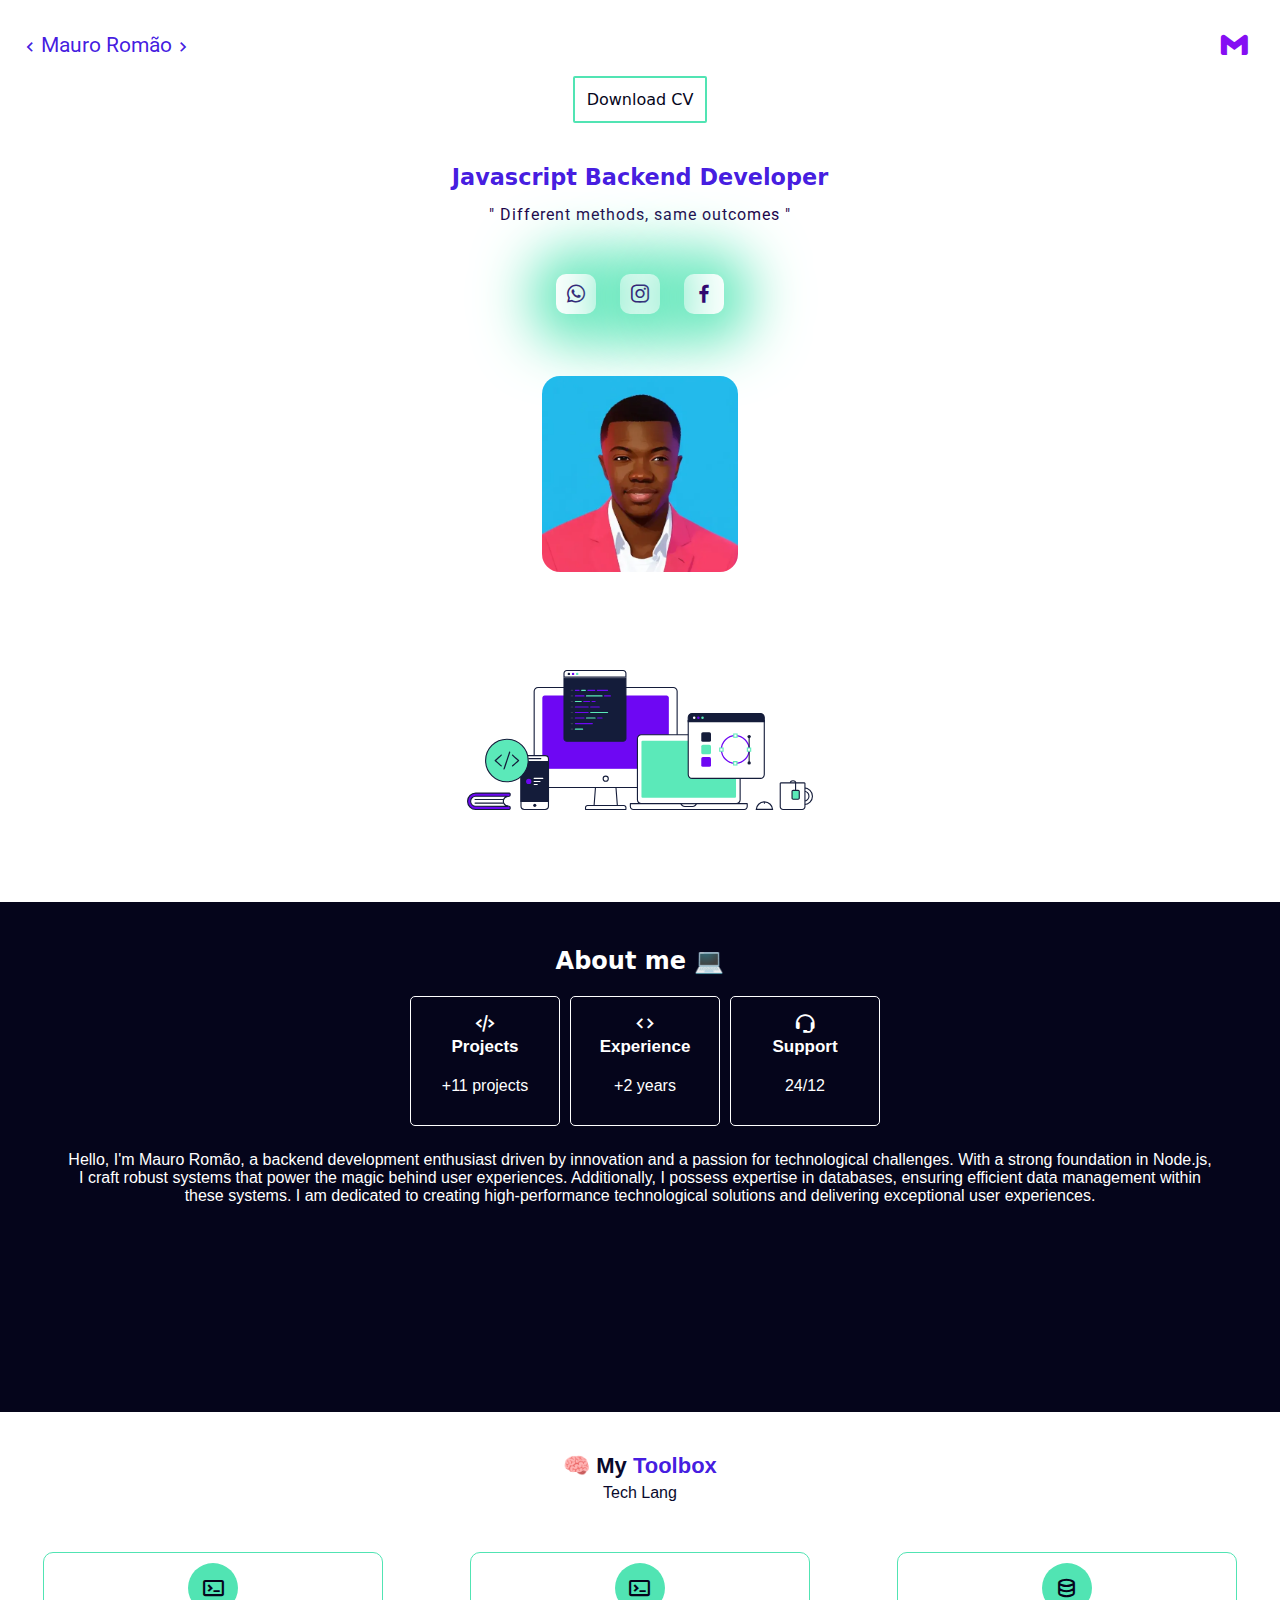
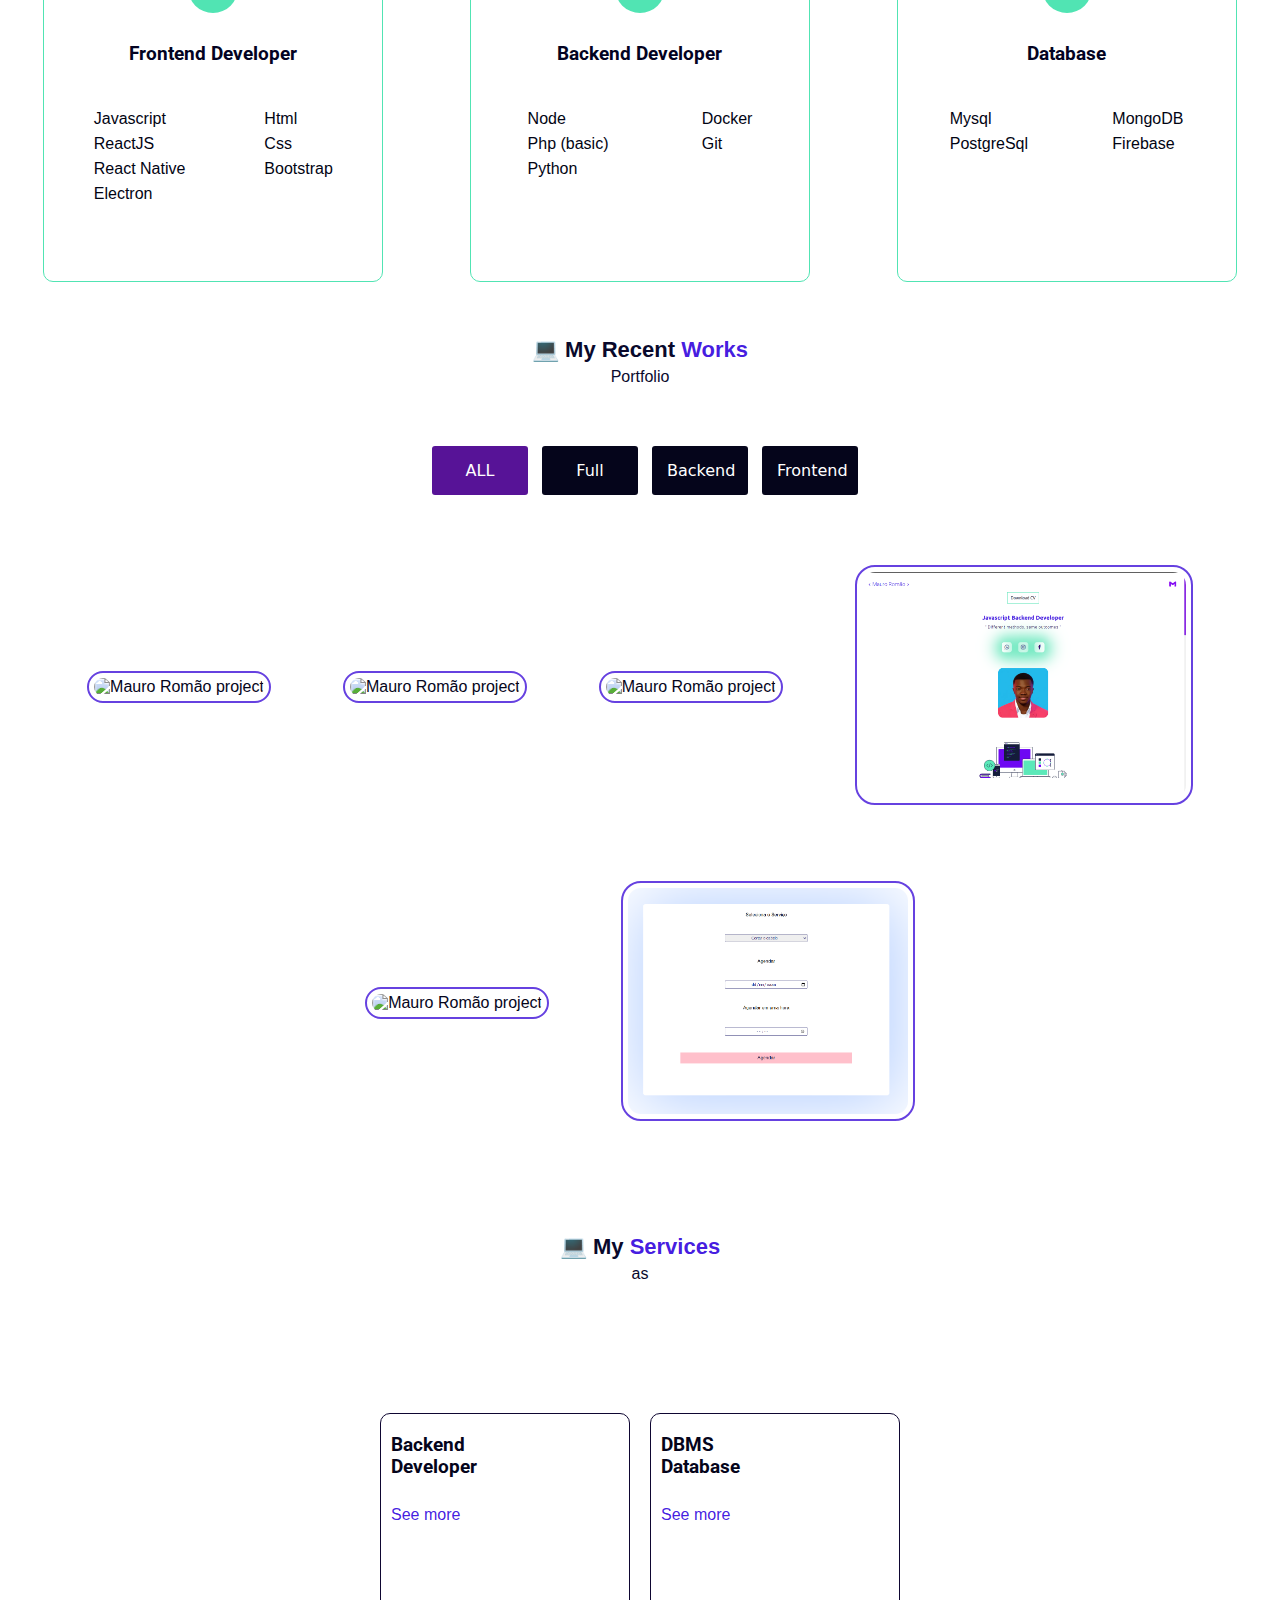
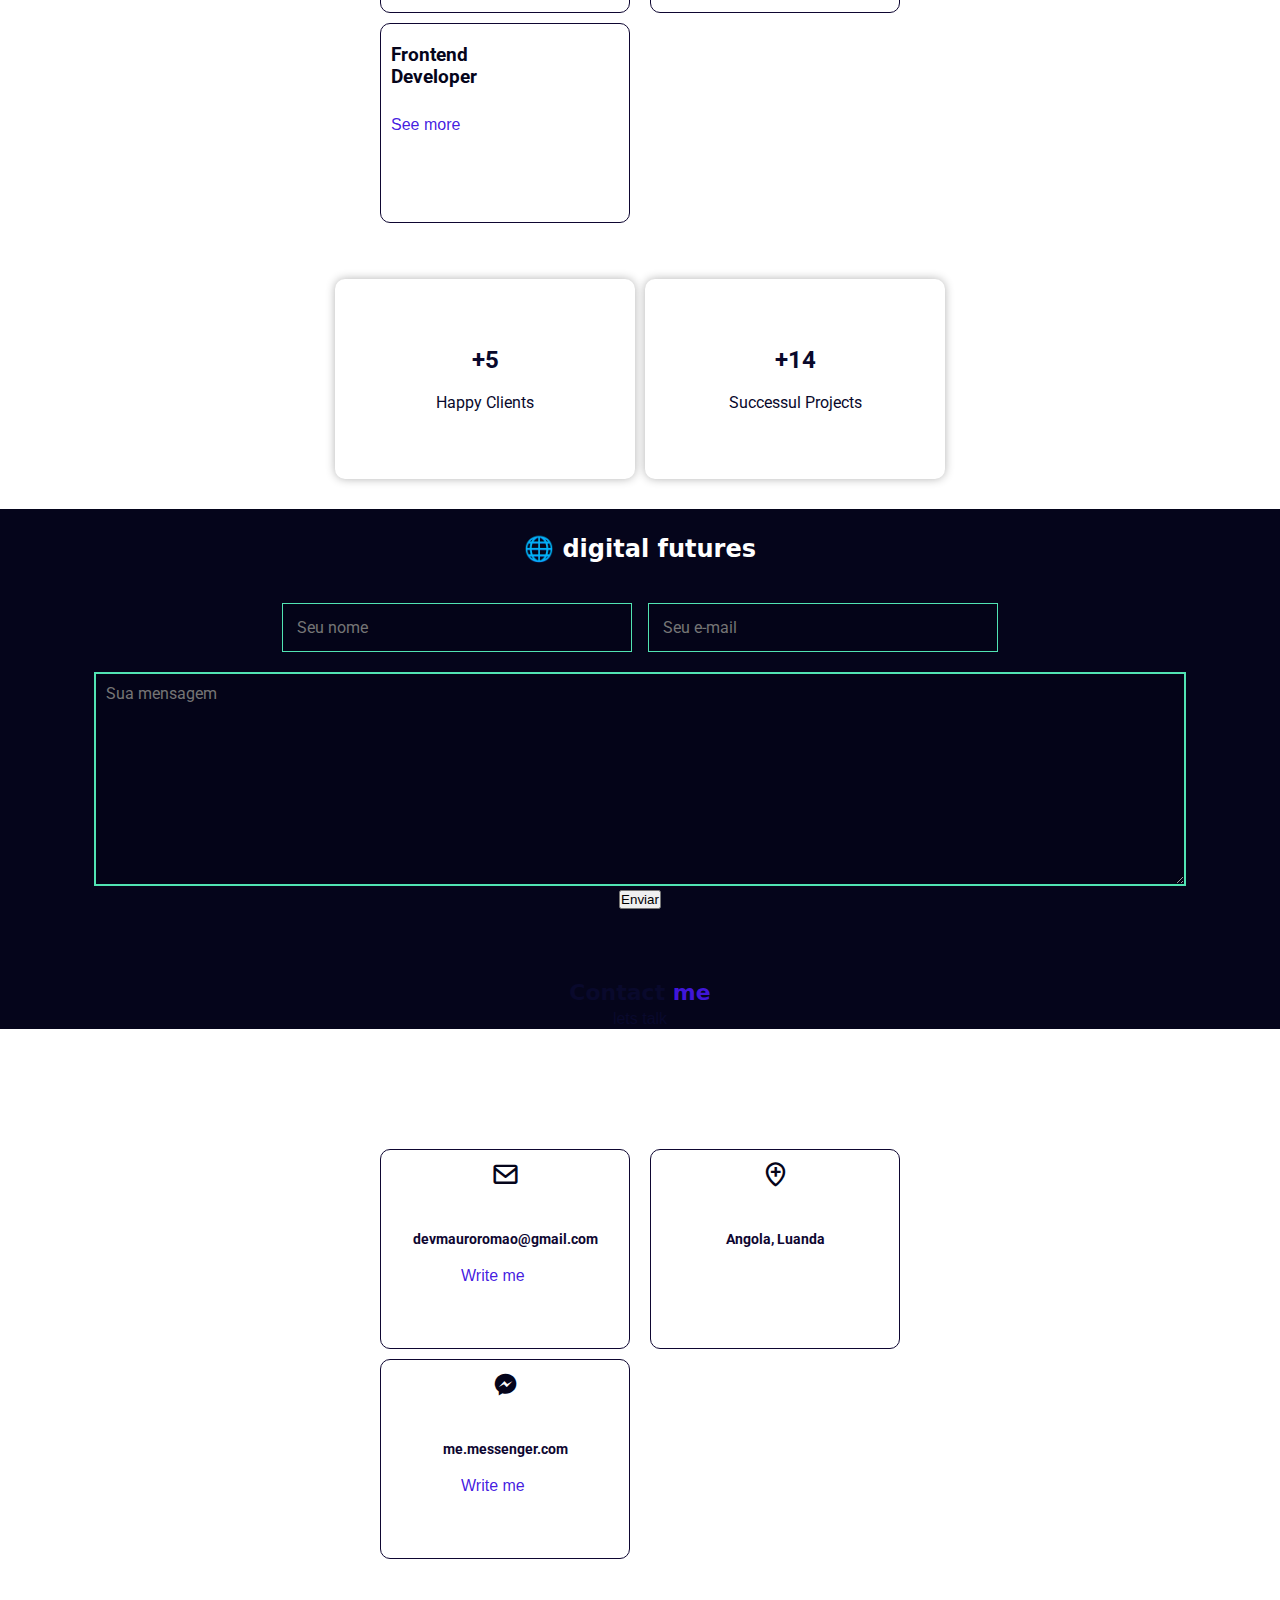
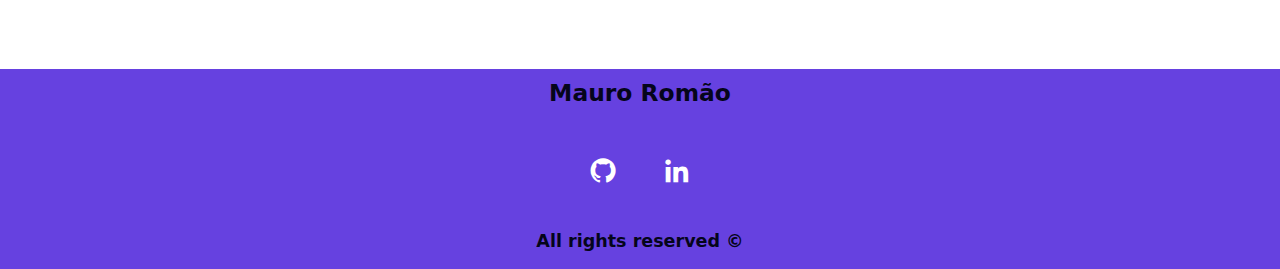
==== index.html @ 4077a32a "form change" ====
<!DOCTYPE html>
<html lang="en">



<head>
    <meta charset="UTF-8">
    <meta name="viewport" content="width=device-width, initial-scale=1.0">
    <!-- -->
    <meta name="description"
        content="Welcome to the portfolio of Mauro Romão, a passionate backend developer creating robust systems with Node.js and specializing in database management. Explore my projects and experiences.">

    <!--  link canônico  -->
    <link rel="canonical" href="https://MauroRomao.github.io">

    <!-- css link -->
    <link rel="stylesheet" href="/assets/css/main.css">

    <!--  Boxicons, oficial site  -->
    <link href="https://unpkg.com/boxicons@2.1.1/css/boxicons.min.css" rel="stylesheet">

    <!-- Google Fonts -->
    <link rel="preconnect" href="https://fonts.googleapis.com">
    <link rel="preconnect" href="https://fonts.gstatic.com" crossorigin>
    <link href="https://fonts.googleapis.com/css2?family=Roboto:wght@300&display=swap" rel="stylesheet">

    <!--  favicon -->
    <link rel="shortcut icon" href="/assets/img/logo/dev.svg" sizes="192x192" type="image/svg+xml">


    <title>Mauro Romão - Backend Developer</title>
</head>


<body>
    <!--- Header =  dipslay flex -->
    <header class="header bg">
        <div class="header_logo">
            <a href="index.html">

                <span>
                    <i class="bx bx-chevron-left"></i>Mauro Romão<i class="bx bx-chevron-right"></i>
                </span>
            </a>
        </div>

        <div class="modal_">
            <i class="bx bxl-gmail modal_ modal"></i>
        </div>
    </header>

    <!--- Modal pop_up-->
    <section class="content_dialog">


        <dialog class="dialog">
            <div class="header_dialog">
                <p class="Say"> Say Hello <i class="bx bxl-messenger"></i></p>
            </div>
            <form action="https:/formsubmit.co/devmauroromao@gmail.com" method="post">
                <div class="formone">
                    <input type="text" name="name" class="mail_input" required placeholder="Insert your name">
                    <input type="email" class="mail_input" name="email" placeholder="Insert your email" required>
                    <div class="second form">
                        <textarea name="message" cols="30" rows="10" required placeholder="Say anything ..."></textarea>

                    </div>

                </div>
                <input type="hidden" name="_captcha" value="false">
                <input type="hidden" name="_next" value="http://127.0.0.1:5501/index.html">
                <div class="button">
                    <button type="submit">Send</button>

                </div>

            </form>
            <div class="dialog_cancel">
                <p> Cancel </p>
            </div>
        </dialog>


    </section>

    <!---- modal end --->

    <!--- nav end-->
    <!--- create download CV link-->
    <div class="download_cv">

        <a download="Maurício Romão CV" href="assets/pdf/Mauro CV_Mr.pdf" class="link_dark">
            Download CV

        </a>
    </div>
    <article class="dev_info color_change">
        <div class="dev_content ">

            <h1>
                Javascript Backend Developer
            </h1>
            <p>
                " Different methods, same outcomes "
            </p>
        </div>
    </article>

    <!--- Navigator_ = social_icons-->
    <nav class="nav social_elements ">

        <div class="social_icons ">
            <!-- whatsapp api intergration-->
            <ul>

                <li>
                    <a href="https://api.whatsapp.com/send?phone=+244977680552&text=Hello, more information!"
                        target="_blank">

                        <i class="bx bxl-whatsapp"></i>
                    </a>
                </li>

                <li>
                    <a href="https://www.instagram.com/m4uro5_romao" target="_blank">
                        <i class="bx bxl-instagram"></i>
                    </a>
                </li>
                <li>
                    <a href="https://facebook.com/mauricioromao.antonio?eav=Afatd4CiCi3TRnIgmMWJ8ia-N-Q-fuTeVPs6hEb8ocG-9Cfxjiqd9PwaIb4vLEB3-uk&ref_component=mfreebasic_home_header&ref_page=MNotificationsController&refid=48&paipv=0"
                        target="_blank">


                        <i class="bx bxl-facebook"></i>
                    </a>
                </li>
            </ul>
        </div>

    </nav>


    <section class="article me_picture">
        <div class="my_face ">
            <img src="assets/img/me/IMG_9222.webp" alt="Maurício Romão">
        </div>

    </section>
    <div class="informatic_component">
        <img src="assets/img/more/hero-devices.svg" alt="eletronic devices">
    </div>

    <div class="scroll_controller" onclick="scrollToTop()">
        <span>
            <i class="bx bx-chevron-up"></i>

        </span>
    </div>
    <!-- about me !! Apresentation -->

    <section class="about_me">

        <div class="about_me_boxs">
            <div class="div"> <i class="bx bx-support"></i></div>
            <div class="div"></div>
            <div class="div"></div>
        </div>

        <div class="discurse_header ">

            <h1>
                About me 💻
            </h1>
        </div>

        <div class="discurse_content">

            <div class="discurse_box">
                <div class="div">
                    <i class="bx bx-code-alt"></i>
                    <h3>
                        Projects
                    </h3>
                    <p>+11 projects</p>
                </div>
                <div class="div">
                    <i class="bx bx-code"></i>
                    <h3>Experience</h3>
                    <p>+2 years</p>
                </div>
                <div class="div">
                    <i class="bx bx-support"></i>
                    <h3>Support</h3>
                    <p>24/12</p>
                </div>

            </div>
            <p class="discurse_text">
                Hello, I'm Mauro Romão, a backend development enthusiast driven by innovation and a passion for
                technological challenges. With a strong foundation in Node.js, I craft robust systems that power the
                magic behind user experiences. Additionally, I possess expertise in databases, ensuring efficient data
                management within these systems. I am dedicated to creating
                high-performance technological solutions and delivering exceptional user experiences.

            </p>

        </div>



    </section>

    <!--- comenter estruture-->

    <section class="comenter">
        <h1>
            🧠 My <span class="comenter_color"> Toolbox</span>
        </h1>
        <p>
            Tech Lang
        </p>

    </section>

    <!--- Techcs == Skill-->
    <section class="lang_techs">

        <div class="estruture">

            <div class="estruture_header">

                <i class="bx bx-terminal"></i>
            </div>
            <div class="estruture_title">
                <h3>
                    Frontend Developer

                </h3>

            </div>
            <div class="languages_p frontend">
                <div class="first_front">
                    <p>
                        Javascript
                    </p>
                    <p>
                        ReactJS
                    </p>
                    <p>
                        React Native
                    </p>
                    <p>
                        Electron
                    </p>
                </div>
                <div class="second_front">
                    <p>
                        Html
                    </p>
                    <p>
                        Css
                    </p>
                    <p>
                        Bootstrap
                    </p>
                </div>

            </div>
        </div>
        <!---- backend -->
        <div class="estruture">

            <div class="estruture_header">

                <i class="bx bx-terminal"></i>
            </div>
            <div class="estruture_title">
                <h3>
                    Backend Developer

                </h3>
            </div>
            <div class="languages_p frontend">
                <div class="first_front">
                    <p>
                        Node
                    </p>
                    <p>
                        Php (basic)
                    </p>
                    <p>
                        Python
                    </p>
                </div>
                <div class="second_front">
                    <p>
                        Docker
                    </p>
                    <p>
                        Git
                    </p>

                </div>

            </div>
        </div>

        <!--- Database -->

        <div class="estruture db">

            <div class="estruture_header">

                <i class="bx bx-data"></i>
            </div>
            <div class="estruture_title">
                <h3>
                    Database

                </h3>
            </div>
            <div class="languages_p frontend">
                <div class="first_front">
                    <p>
                        Mysql
                    </p>
                    <p>
                        PostgreSql
                    </p>

                </div>
                <div class="second_front">
                    <p>
                        MongoDB
                    </p>
                    <p>
                        Firebase
                    </p>

                </div>

            </div>
        </div>

    </section>

    <!--- second comenter-->

    <section class="comenter">
        <h1>
            💻 My Recent <span class="comenter_color"> Works</span>
        </h1>
        <p>
            Portfolio
        </p>

    </section>
    <!--- js lib to animation ===== my projects-->
    <section id="product">
        <div class="container_2">
            <div class="controls">
                <button type="button" class="control" data-filter="all">ALL</button>
                <button type="button" class="control" data-filter=".air-force">
                    Full
                </button>
                <button type="button" class="control" data-filter=".pegasus">
                    Backend
                </button>
                <button type="button" class="control" data-filter=".tempo">
                    Frontend
                </button>
            </div>
            <div class="products">
                <div class="mix air-force">
                    <img src="assets/img/projects/deskop.png" alt="Mauro Romão project" />
                    <div class="info-projeto">
                        <h3>Ango_star:</h3>
                        <p>programming learning platform
                            API (development...)</p>
                        <div class="info_projetos-link">


                        </div>
                    </div>

                </div>
                <div class="mix pegasus">
                    <img src="assets/img/projects/Climate.png" alt="Mauro Romão project" />
                    <div class="info-projeto">
                        <h3>Climate:</h3>
                        <p>Check the weather forecasts from your home.</p>
                        <div class="info_projetos-link">


                        </div>
                    </div>
                </div>
                <div class="mix air-force">
                    <img src="assets/img/projects/clinica.png" alt="Mauro Romão project" />
                    <div class="info-projeto ">
                        <h3>MRcare:</h3>
                        <p>Integrated Hospital Management System: A Comprehensive Solution for Optimizing Operations and
                            Promoting Excellence in Healthcare Services.</p>
                        <div class="info_projetos-link">

                        </div>
                    </div>
                </div>
                <div class="mix tempo">
                    <img src="assets/img/projects/port_print.png" alt="Mauro Romão project" />
                    <div class="info-projeto">
                        <h3> My Portfolio:</h3>
                        <p>My portfolio is a showcase of my professional journey and accomplishments.</p>
                        <div class="info_projetos-link">

                        </div>
                    </div>
                </div>
                <div class="mix tempo">
                    <img src="assets/img/projects/Climate.png" alt="Mauro Romão project" />
                    <div class="info-projeto">
                        <h3> Imag_Chat</h3>
                        <p>Together with a colleague, we want to develop a platform for communication between students.
                        </p>
                        <div class="info_projetos-link">

                        </div>
                    </div>

                </div>
                <div class="mix pegasus">
                    <img src="assets/img/projects/agendador.png" alt="Mauro Romão project" />
                    <div class="info-projeto ">
                        <h3>Fascinant:</h3>
                        <p>system for scheduling a beauty salon</p>
                        <div class="info_projetos-link">

                        </div>
                    </div>


                </div>

            </div>
        </div>
    </section>
    <!--- threth comeenter-->
    <section class="comenter">
        <h1>
            💻 My <span class="comenter_color"> Services</span>
        </h1>
        <p>
            as
        </p>

    </section>
    <!--- My services as developer kkk-->

    <div class="more_aboutme services" id="services">

        <div class="more_box_content">

            <div class="more_box">

                <h3>
                    Backend <br> Developer
                </h3>
                <br>
                <!--- active modal-->
                <a href="#services" onclick="openModal(1)">See more</a>
            </div>
            <div class="more_box">
                <h3>
                    Frontend <br> Developer
                </h3>
                <br>
                <!--- active modal-->
                <a href="#services" onclick="openModal(2)">See more</a>
            </div>
        </div>
        <div class="more_box_content">

            <div class="more_box">
                <h3>
                    DBMS <br> Database
                </h3>
                <br>
                <!--- active modal-->
                <a href="#services" onclick="openModal(3)">See more </a>
            </div>

        </div>



    </div>

    <!--- my status as developer-->

    <div class="services_status">

        <section class="comenter">
            <h1>


            </h1>
            <div class="status_content">

                <div class="box client">
                    <h2>+5</h2>
                    <br>
                    <p>
                        Happy Clients
                    </p>
                </div>
                <div class="box client">
                    <h2>+14</h2>
                    <br>
                    <p>
                        Successul Projects
                    </p>
                </div>


            </div>

    </div>
    <main class="main main_second">

        <!--- send me mail-->
        <div class="discurse_header discurse_header_second">
            <h1>
                🌐 digital futures
            </h1>

            <div class="second_main">

                <div class="second_main_content">
                    <form action="https://formsubmit.co/devmauroromao@gmail.com" method="post">
                        <input type="text" name="name" class="mail_input" required placeholder="Seu nome">
                    
                        <input type="email" class="mail_input" name="email" required placeholder="Seu e-mail">
                    
                        <textarea name="message" cols="30" rows="10" required placeholder="Sua mensagem"></textarea>
                    
                        <input type="hidden" name="_captcha" value="false">
                        <input type="hidden" name="_next" value="https://mauricioromao.github.io">
                        
                        <button type="submit">Enviar</button>
                    </form>
                    

                </div>


            </div>



            </article>

            <section class="comenter ipad">
                <h1>
                    Contact <span class="comenter_color"> me </span>
                </h1>
                <p>

                    lets talk

                </p>

            </section>

    </main>
    <!--- conatct me area -->
    <div class="more_aboutme">

        <div class="more_box_content">
            <!--- mail me-->
            <div class="more_box box_footer">
                <i class="bx bx-envelope"></i>
                <h4>
                    devmauroromao@gmail.com
                </h4>
                <a href="mailto:devmauroromao@gmail.com">Write me</a>
            </div>
            <div class="more_box">
                <i class="bx bxl-messenger"></i>
                <h4>
                    me.messenger.com
                </h4>
                <a href="https://www.messenger.com/t/100027865732599/">Write me</a>
            </div>
        </div>
        <div class="more_box_content">
            <!--- location-->
            <div class="more_box">
                <i class="bx bx-location-plus"></i>
                <h4>
                    Angola, Luanda
                </h4>
                <a href=""></a>
            </div>

        </div>



    </div>
    <!---  modals creation-->
    <div class="modall" id="myModal1">
        <div class="modall-content">
            <span class="close" onclick="closeModal(1)">&times;</span>
            <div>
                <!-- Content 1 -->
                <h2>Backend Developer</h2>
                <p>Business Logic Development.</p>
                <p>Database Integration.</p>
                <p>Maintenance and Updates.</p>
                <p>Collaboration with Frontend and Other Teams:.</p>
                <p>Session and State Management.</p>

            </div>
        </div>
    </div>

    <div class="modall" id="myModal2">
        <div class="modall-content">
            <span class="close" onclick="closeModal(2)">&times;</span>
            <div>
                <!-- Content 2 -->
                <h2>Frontend Developer</h2>
                <p>User Interface (UI) Development.</p>
                <p>API Integration.</p>
                <p>Responsive Design.</p>
                <p>JavaScript Programming.</p>
                <p>Versioning and Code Control.</p>

            </div>
        </div>
    </div>

    <div class="modall" id="myModal3">
        <div class="modall-content">
            <span class="close" onclick="closeModal(3)">&times;</span>
            <div>
                <!-- Content 3 -->
                <h2>Database</h2>
                <p>Database Development and Maintenance.</p>
                <p>Query Optimization.</p>
                <p>Scalability.</p>
                <p>Problem Solving.</p>

            </div>
        </div>
    </div>


    <footer class="footer">

        <div class="footer_name">
            <h3>
                Mauro Romão
            </h3>
        </div>

        <nav class="nav social_elements  ">

            <div class="social_icons social_footer ">
                <!-- whatsapp api intergration-->
                <ul>

                    <li>
                        <a href="https://github.com/MauricioRomao" target="_blank">

                            <i class="bx bxl-github"></i>
                        </a>
                    </li>

                    <li>
                        <a href="https://www.linkedin.com/in/mauro-rom%C3%A3o-bb4377257/" target="_blank">
                            <i class="bx bxl-linkedin"></i>
                        </a>
                    </li>

                </ul>
            </div>

        </nav>



        <div class="footer_copy">
            <h3>
                All rights reserved &copy
            </h3>
        </div>

    </footer>




    <!--------   Javascriipt LInk --->
    <script src="assets/js/index.js" defer></script>
    <!----- MIXITUP link-->
    <script src="assets/js/mixitup.min.js"></script>
    <script defer>
        var products = document.querySelector('.products');
        var mixer = mixitup(products);
    </script>
</body>

</html>
---- assets/css/main.css ----
* {
    padding: 0;
    margin: 0;
    box-sizing: border-box;
    text-decoration: none;
    list-style: none;
}

/* imports*/
@import url('https://fonts.googleapis.com/css2?family=Roboto:wght@300&display=swap');


/* min general config*/
html,
body {
    font-family: sans-serif;
    background-color: rgb(255, 255, 255);
    transition: 1s background ease-in-out;
    color: var(--color_principal);
    scroll-behavior: smooth;



}

/* Vars*/
:root {
    --second_color: rgb(81, 228, 179);
    --color_principal: rgb(5, 5, 27);
    --trethh_principal: rgba(66, 23, 223, 0.973);
    ;
    --principal_font: system-ui, -apple-system, BlinkMacSystemFont, 'Segoe UI', Roboto, Oxygen, Ubuntu, Cantarell, 'Open Sans', 'Helvetica Neue', sans-serif;
    /* mixitup vars*/
    --container: 144rem;
    --m-auto: 0 auto;
    --white: #fff;
    --btn: rgb(102, 65, 224);
    --btn-active: rgb(67, 37, 168);
}

/* scroll cofig*/

::-webkit-scrollbar {
    width: 7px;

}

::-webkit-scrollbar-track {
    background-color: #f1f1f1;
}

::-webkit-scrollbar-thumb {
    background-color: blueviolet;
    border-radius: 100px;
}

::-webkit-scrollbar-thumb:hover {
    background-color: #555;
}

/* start header confgi */
.header {
    width: 100%;
    height: 90px;
    display: flex;
    justify-content: space-between;
    align-items: center;

}

.header .header_logo a {
    height: 70px;
    margin-left: 10px;
    padding: 10px;
    color: rgba(66, 23, 223, 0.973);
    font-size: 1.3em;
    font-family: 'roboto';
    display: flex;
    align-items: center;
}

.header_logo i {
    font-size: 1em;
    transform: translateY(0.2em);

}


.modal_ i {

    margin-right: 30px;
    font-size: 2rem;
    color: rgb(133, 15, 243);


}


dialog::backdrop {
    background-color: rgba(153, 243, 255, 0.9);

}

.mail_input {
    border: 1px solid var(--second_color);
}

.dialog {
    margin: auto auto;
    height: 500px;
    width: 500px;
    border-radius: 10px;
    border: 1px solid white;
    opacity: 0;
    transition: opacity 0.3s ease-in-out;
    box-shadow: 0 4px 8px rgba(0, 0, 0, 0.1)
}

.dialog.opacity {
    opacity: 1;
}

.header_dialog {
    width: 100%;
    font-family: 'roboto';
    display: flex;
    justify-content: center;
    padding: 10px;
}

.Say i {
    font-size: 29px;
    color: var(--color_principal);
}

.dialog form .formone {

    margin-top: 0.8rem;
    display: flex;
    width: 100%;
    flex-wrap: wrap;
    justify-content: center;
}

.dialog form input,
.dialog form textarea {
    font-family: var(--principal_font);
    margin-bottom: 1rem;
    outline: none;
    padding: 0.8rem;
    border-radius: 5px;
    margin-left: 1rem;
    border: 2px solid var(--second_color);


}

.button {
    width: 100%;
    display: flex;
    justify-content: center;
    align-items: center;

}

.dialog form button {
    padding: 10px;
    text-align: center;
    width: 150px;
    background-color: var(--second_color);
    border: 1px solid white;
    color: rgb(14, 6, 49);
    font-size: 1rem;
    font-family: 'roboto';
}


.dialog_cancel {
    position: absolute;
    bottom: 0;
    right: 0;
    padding: 30px;
}

.dialog_cancel p {
    background-color: blueviolet;
    padding: 10px;
    border: 1px solid white;
    border-radius: 5px;
    color: white;
    cursor: pointer;

}

/* article config*/

.dev_info {
    width: 100%;
    display: flex;
    justify-content: center;
    margin-top: 40px;
    color: var(--trethh_principal);
}

.dev_info .dev_content h1 {
    padding: 15px;
    font-family: var(--principal_font);
    font-size: 1.4em;

}

.dev_content {
    text-align: center;
}

.dev_content p {
    color: rgb(29, 4, 75);
    font-family: 'roboto';
    letter-spacing: 1px;
}

/*social icones and elements*/

.social_elements {
    width: 100%;
    margin-top: 40px;
    display: flex;
    justify-content: center;

}

.social_icons li {
    padding: 10px;
    display: inline-block;

}

.social_icons li a {
    padding: 7px;
    box-shadow: 1px 3px 60px 22px var(--second_color);
    font-size: 24px;
    color: rgb(49, 9, 112);
    text-align: center;
    width: 40px;
    display: flex;
    justify-content: center;
    border-radius: 10px;
    height: 40px;
    align-items: center;
}

.social_icons li a:hover {
    border: 1px solid var(--second_color);
    transition: 1s ease-in-out;
}

/* create a download link*/
.download_cv a {
    margin-top: 50px;
    font-family: var(--principal_font);
    border: 2px solid var(--second_color);
    padding: 12px;
    color: var(--color_principal);
    border-radius: 2px;
    position: relative;



}

.download_cv a::before,
.download_cv a::after {
    content: "";
    position: absolute;
    top: 0;
    width: 0;
    height: 100%;
    background: linear-gradient(to right, var(--second_color), transparent);
    transition: width 0.5s ease;
}

.download_cv a::before {
    left: 0;
    transition-delay: 0.25s;
}

.download_cv a::after {
    right: 0;
}

.download_cv a:hover {
    color: var(--color_principal);
}

.download_cv a:hover::before,
.download_cv a:hover::after {
    width: 100%;
}

.download_cv {
    text-align: center;
}

/* my picture, my face*/

.me_picture {
    width: 100%;
    display: flex;
    justify-content: center;
    margin-top: 50px;
}

.me_picture img {
    height: 200px;
    border-radius: 10%;
    padding: 2px;

}


.informatic_component {
    width: 100%;
    display: flex;
    justify-content: center;
    margin: 80px auto;
    padding: 12px;
}

.informatic_component img {
    height: 140px;
    text-align: center;
}

/* Header end <----> */


.full_estruture {
    background-color: var(--second_color);
    height: 300px;
    width: 100%;
}

.full_estruture_content {
    display: flex;
    width: 80%;
    background-color: white;
    justify-content: center;
}

/* <!------- scroll controller > */

.scroll_controller {
    font-size: 20px;
    width: 30px;
    position: fixed;
    right: 30px;
    padding: 10px;
    bottom: 10px;
    opacity: 0;
    transition: opacity 0.3s ease-in-out;
    display: flex;
    justify-content: center;
}

.scroll_controller.show {
    opacity: 1;
}

.scroll_controller i {
    box-shadow: 1px 3px 60px 22px var(--second_color);
    font-size: 29px;
    background-color: white;
    border-radius: 10px;
    padding: 10px;
}

/* <!------- discurse and techs > */

.main,
.about_me {
    background-color: var(--color_principal);
    width: 100%;
    height: 510px;
}

.discurse_header {
    width: 100%;
    color: white;
    padding: 6px;
}

.discurse_header h1 {
    margin-top: 20px;
    text-align: center;
    font-size: 150%;
    font-family: var(--principal_font);

}

.discurse_box {
    width: 100%;
    height: 100px;
    display: flex;
    justify-content: center;
    align-items: center;

}


.discurse_box div {
    width: 150px;
    height: 130px;
    margin-left: 10px;
    border-radius: 5px;
    color: white;
    border: 1px solid white;
    padding: 10px;
    
}

.discurse_box div i {
    font-size: 22px;
    margin-top: 5px;
}

.discurse_box div h3 {
    font-size: 17px;
}

.discurse_content {
    width: 90%;
    margin: 30px auto;
    height: 400px;
    text-align: center;
    font-size: var(--principal_font);
}

.discurse_content p {
    display: flex;
    justify-content: center;
    align-items: center;
    color: white;
    margin-top: 20px;
    
}
.discurse_text{
    margin-top: 40px !important;
}


/* <!------- comenter  --> */

.comenter {
    width: 100%;
    margin-top: 26px;
    padding: 10px;
    text-align: center;
    color: rgb(9, 9, 44) !important;
}

.comenter h1 {
    padding: 5px;
    font-size: 22px;
}

.comenter_color {
    color: var(--trethh_principal);
}

/* <!------- my techs  --> */

.lang_techs {
    display: flex;
    justify-content: center;
    width: 100%;
    margin: 30px auto;
    flex-wrap: wrap;

}

.estruture {
    width: 340px;
    height: 330px;
    border: 1px solid var(--second_color);
    background-color: white;
    margin: 10px auto;
    border-radius: 10px;
    padding: 10px;
    text-align: start;
    outline: none;
}

.estruture_header {
    background-color: white;
    height: 50px;
    font-size: 25px;
    align-items: center;
    justify-content: center;
    width: 100%;
    display: flex;
    border-radius: 10px;
}

.estruture_header i {
    background-color: white;
    width: 50px;
    height: 50px;
    border-radius: 50%;
    display: flex;
    align-items: center;
    justify-content: center;
    background-color: var(--second_color);
    color: rgb(5, 5, 27);
    padding: 10px;
}

.estruture_title {
    display: flex;
    width: 100%;
    justify-content: center;
    color: rgb(3, 3, 34);
    font-size: 16px;
    margin-top: 10px;
    height: 50px;
    font-family: 'roboto';
}

.estruture_title h3 {
    margin-top: 20px;
}

.frontend {
    display: flex;
    justify-content: space-around;

}

.first_front {
    text-align: start;
}

.second_front {
    text-align: start;
}

.languages_p {
    width: 100%;
    text-align: center;
    margin-top: 30px;

}

.languages_p p {
    margin-top: 7px;
    color: rgb(2, 4, 19);
    font-size: 16px;
}

.estruture_comenter {
    position: absolute;
    bottom: 0;
}

/* <!------- Mixitup LIb --> */

.container_2 {

    margin: var(--m-auto);
    padding: 0 2rem;

}

#product {
    padding: 3rem 0;
}

.controls {
    margin-bottom: 3rem;
    width: 100%;
    display: flex;
    justify-content: center;
}

.control {
    margin-left: 10px;
    padding: 15px;
    outline: none;
    background-color: rgb(5, 5, 27);
    color: white;
    border: 2px solid white;
    border-radius: 5px;
    width: 100px;
    font-size: 16px;
    font-family: system-ui, -apple-system, BlinkMacSystemFont, 'Segoe UI', Roboto, Oxygen, Ubuntu, Cantarell, 'Open Sans', 'Helvetica Neue', sans-serif;

}

.control.mixitup-control-active {
    background-color: rgb(87, 19, 151);
}

.products {
    display: flex;
    align-items: center;
    justify-content: center;
    flex-wrap: wrap;
    width: auto;
    gap: 2rem;
    height: auto;
    margin: 0 auto;
}

.mix {
    position: relative;
    margin: 20px;
    cursor: pointer;
    transition: background 0.5s ease-in-out;
}

.info-projeto {
    display: none;
    position: absolute;
    bottom: 0;
    left: 0;
    right: 0;
    width: 100%;
    height: 100%;
    background-color: rgb(2, 4, 19);
    color: #fff;
    padding: 10px;
    border-radius: 10px;
}

.info-projeto p {
    padding: 24px;
    font-family: sans-serif;
    text-align: center;
    font-family: system-ui, -apple-system, BlinkMacSystemFont, 'Segoe UI', Roboto, Oxygen, Ubuntu, Cantarell, 'Open Sans', 'Helvetica Neue', sans-serif;
}
.info-projeto h3 {
  
    font-family: system-ui, -apple-system, BlinkMacSystemFont, 'Segoe UI', Roboto, Oxygen, Ubuntu, Cantarell, 'Open Sans', 'Helvetica Neue', sans-serif;
}

.info_projetos-link {
    width: 100%;
    display: flex;
    justify-content: center;
}

.info_projetos-link a {
    border: 2px solid rgb(67, 37, 168);
    padding: 10px;
    border-radius: 10px;
    color: white;
}

.mix:hover .info-projeto {
    display: block;
}

.mix img {
    height: 240px;
    border: 2px solid rgb(102, 65, 224);
    padding: 5px;
    border-radius: 20px;

}

.main_second {
    margin: 20px auto;
    height: 520px;
}

.second_main {
    margin: 20px auto;
    width: 100%;
    text-align: center;
}

.second_main_content {

    display: flex;
    width: 100%;
    justify-content: center;
    height: auto;
    padding: 10px;
}

.second_main_content input {
    width: 350px;
    padding: 10px;
    font-family: 'roboto';
    font-size: var(--principal_font);
    background-color: rgba(0, 0, 0, 0.1);
    margin: 10px 6px;
    color: wheat;
    outline: none;
    border: 1px solid var(--second_color);
    padding: 14px;
}

.second_main_content textarea {
    margin-top: 10px;
    width: 100%;
    border: 2px solid var(--second_color);
    background-color: rgba(0, 0, 0, 0.1);
    padding: 10px;
    outline: none;
    font-family: 'roboto';
    font-size: 16px;
    color: white;
}

.second_main_content .buttonn {
    margin: 20px auto;
    text-align: center;
    width: 100%;
    height: auto;

}

.buttonn button {
    padding: 10px;
    height: auto;
    width: 300px;
    border: 1px solid var(--second_color);
    background-color: rgba(0, 0, 0, 0.1);
    color: white;
    position: relative;

}

.buttonn button::before {
    content: "";
    position: absolute;
    top: 0;
    left: 0;
    width: 0;
    height: 100%;
    background: linear-gradient(to right, var(--second_color), transparent);
    transition: width 0.5s ease;
}

.buttonn button:hover::before {
    width: 100%;
    cursor: pointer;
}

.goo {
    width: 00px;
    color: red;

}

/*   <!--- services ---> */
.services h3{
    padding: 10px;
    font-family: 'roboto';
    margin-top: 10px;
}
.services a{
  margin: 3000px 10px !important;
 color: rgba(66, 23, 223, 0.973);
 padding-top: 10px;
}


.modall {
    display: none;
    position: fixed;
    top: 0;
    left: 0;
    width: 100%;
    height: 100%;
    background-color: rgba(0,0,0,0.5);
  }
  
  .modall-content {
    position: absolute;
    top: 50%;
    left: 50%;
    transform: translate(-50%, -50%);
    background-color: #fff;
    padding: 20px;
    text-align: center;
    width: 400px;
    height: 50%;
    border-radius: 10px;   
    animation: fadeIn 0.3s ease; 
  }
  @keyframes fadeIn {
    from {
        opacity: 0;
    }
    to {
        opacity: 1;
    }
}
  .modall-content h2{
    color: rgba(66, 23, 223, 0.973);
    padding-bottom: 40px;
    font-family: var(--principal_font);
  }
  .modall-content p{
    color: rgb(14, 6, 49);
    margin-top: 20px;
    font-family: 'roboto';
    text-align: start;
  }
  
  .close {
    position: absolute;
    top: 10px;
    right: 10px;
    font-size: 20px;
    cursor: pointer;
  }

.status_content {
    width: 100%;
    display: flex;
    flex-wrap: wrap;
    justify-content: center;
    gap: 10px;
}

.status_content .box {
    border-radius: 10px;
    width: 300px;
    height: 200px;
    box-shadow: 0 0 10px rgba(0, 0, 0, 0.3);
    background-color: white;
}

.status_content .box h4 {
    margin: 30px 10px;
    float: left;
    text-align: start;
    font-family: 'roboto';
    font-size: 22px;
}

.status_content .box a {
    margin: 130px -105px;
    float: left;
    font-size: 18px;
    color: rgba(66, 23, 223, 0.973);
}

.client {
    font-family: 'roboto';
    display: flex;
    flex-direction: column;
    width: 100%;
    height: 100%;
    align-items: center;
    justify-content: center;
}



.more_aboutme {
    width: 100%;
    display: flex;
    justify-content: center;
    margin-top: 110px;
}

.more_box {
    width: 250px;
    height: 200px;
    margin: 10px;
    border-radius: 10px;
    border: 1px solid rgb(14, 6, 49);
}


.more_box i {
    text-align: center;
    width: 100%;
    font-size: 29px;
    margin-top: 10px;
}

.more_box h4{
    font-size: 14px;
    width: 100%;
    text-align: center;
    margin-top: 40px;
    padding-bottom: 20px;
    color: rgb(14, 6, 49);
    font-family: 'roboto';
}
 .more_box a{
  color: rgba(66, 23, 223, 0.973);
  margin:  0 80px;

}
/* <!---  footer --->*/

.footer {
    background-color: rgb(102, 65, 224);
    width: 100%;
    height: 200px;
    margin-top: 100px;
}

.social_footer a {
    margin-top: -16px !important;
    box-shadow: none !important;
    font-size: 30px !important;

    padding: 10px;
    width: 50px !important;
    color: white !important;
    border-radius: none !important;
}

.footer_name {
    width: 100%;
    text-align: center;
    margin-top: 20px;
    font-family: var(--principal_font);
    font-size: 20px;
    padding: 10px;
}

.footer_copy {
    width: 100%;
    text-align: center;
    margin-top: 20px;
    font-family: var(--principal_font);
    font-size: 15px;
    padding: 10px;
}

@media only screen and (max-width: 820px) {
    .client {
        
        width: 190px !important;
        height: 100px !important; 
        
    }
}

/* <!------- dispositivos menoreS  --> */
@media only screen and (max-width: 280px) {

    .products {
        margin-right: -20px;
    }

    .mix img {
        height: 200px;
    }

    .discurse_header_second {
        font-size: 15px;

    }
 
}

@media only screen and (max-width: 480px) {
    .header .header_logo a {
        font-size: 1.1em;
    }

    .dev_info .dev_content h1 {
        font-size: 1em;
    }

    .social_icons li a {
        font-size: 20px;
        width: 30px;
        height: 30px;
    }

    .download_cv a {
        padding: 10px;
    }

    .me_picture img {
        width: 120px;
        height: 120px;
    }

    .informatic_component img {
        height: 100px;
    }
    .more_box a{
        color: rgba(66, 23, 223, 0.973);
        margin:  0  40px;
      
      }

    /* <!------ start main config ----> */

    .main,
    .about_me {
        height: 580px;
    }
    .modall-content {
        width: 300px;
        
    }
    .estruture {
        width: 300px;
        height: 400px;
    }

    .second_main_content textarea {
        width: 90%;
    }

    .main_second {
        height: 555px;
        margin-top: -0,3px !important;
    }

    .more_box {
        width: 170px;
        height: 150px;
        margin: 05px;
    

    }
    .client {
        
        width: 170px !important;
        height: 100px !important;   
    }
    .estruture{
        height: 300px;
        
    }
    
    .more_box h4{
        font-size: 13px;
     
    }
}
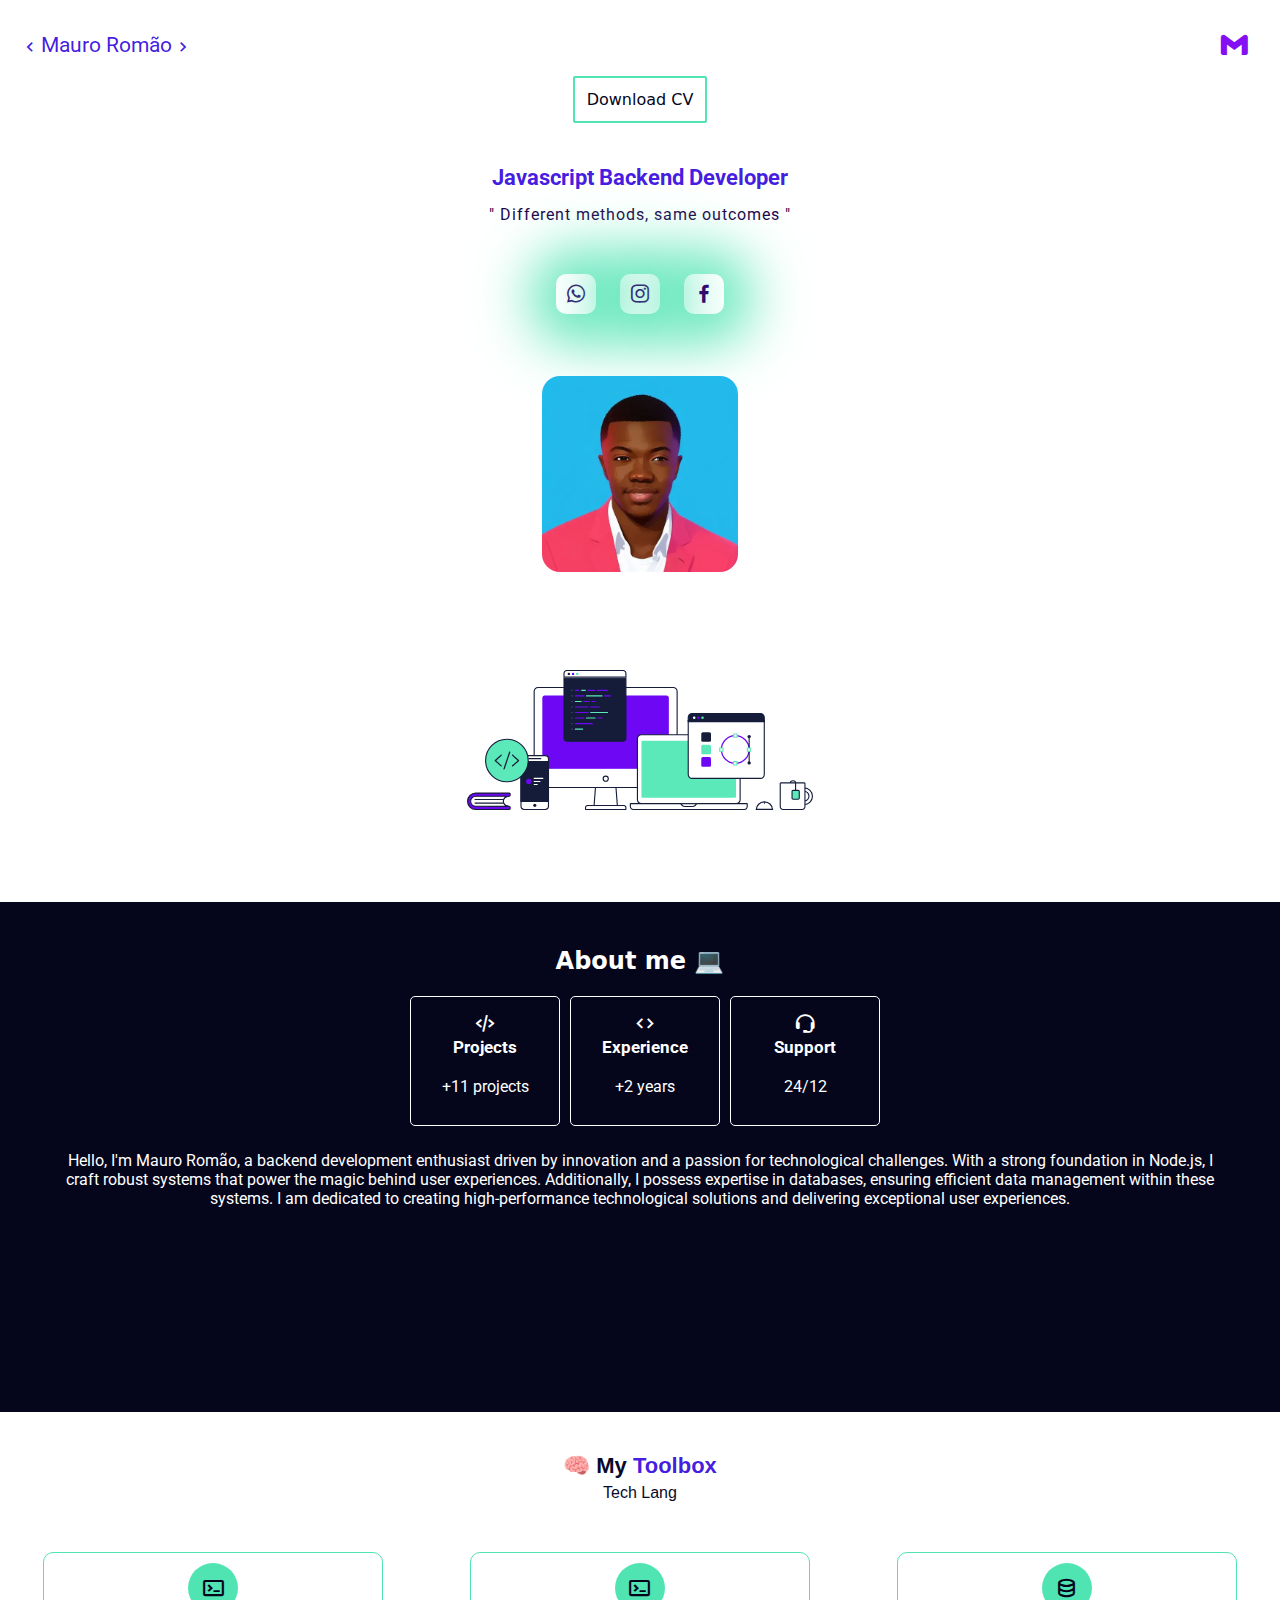
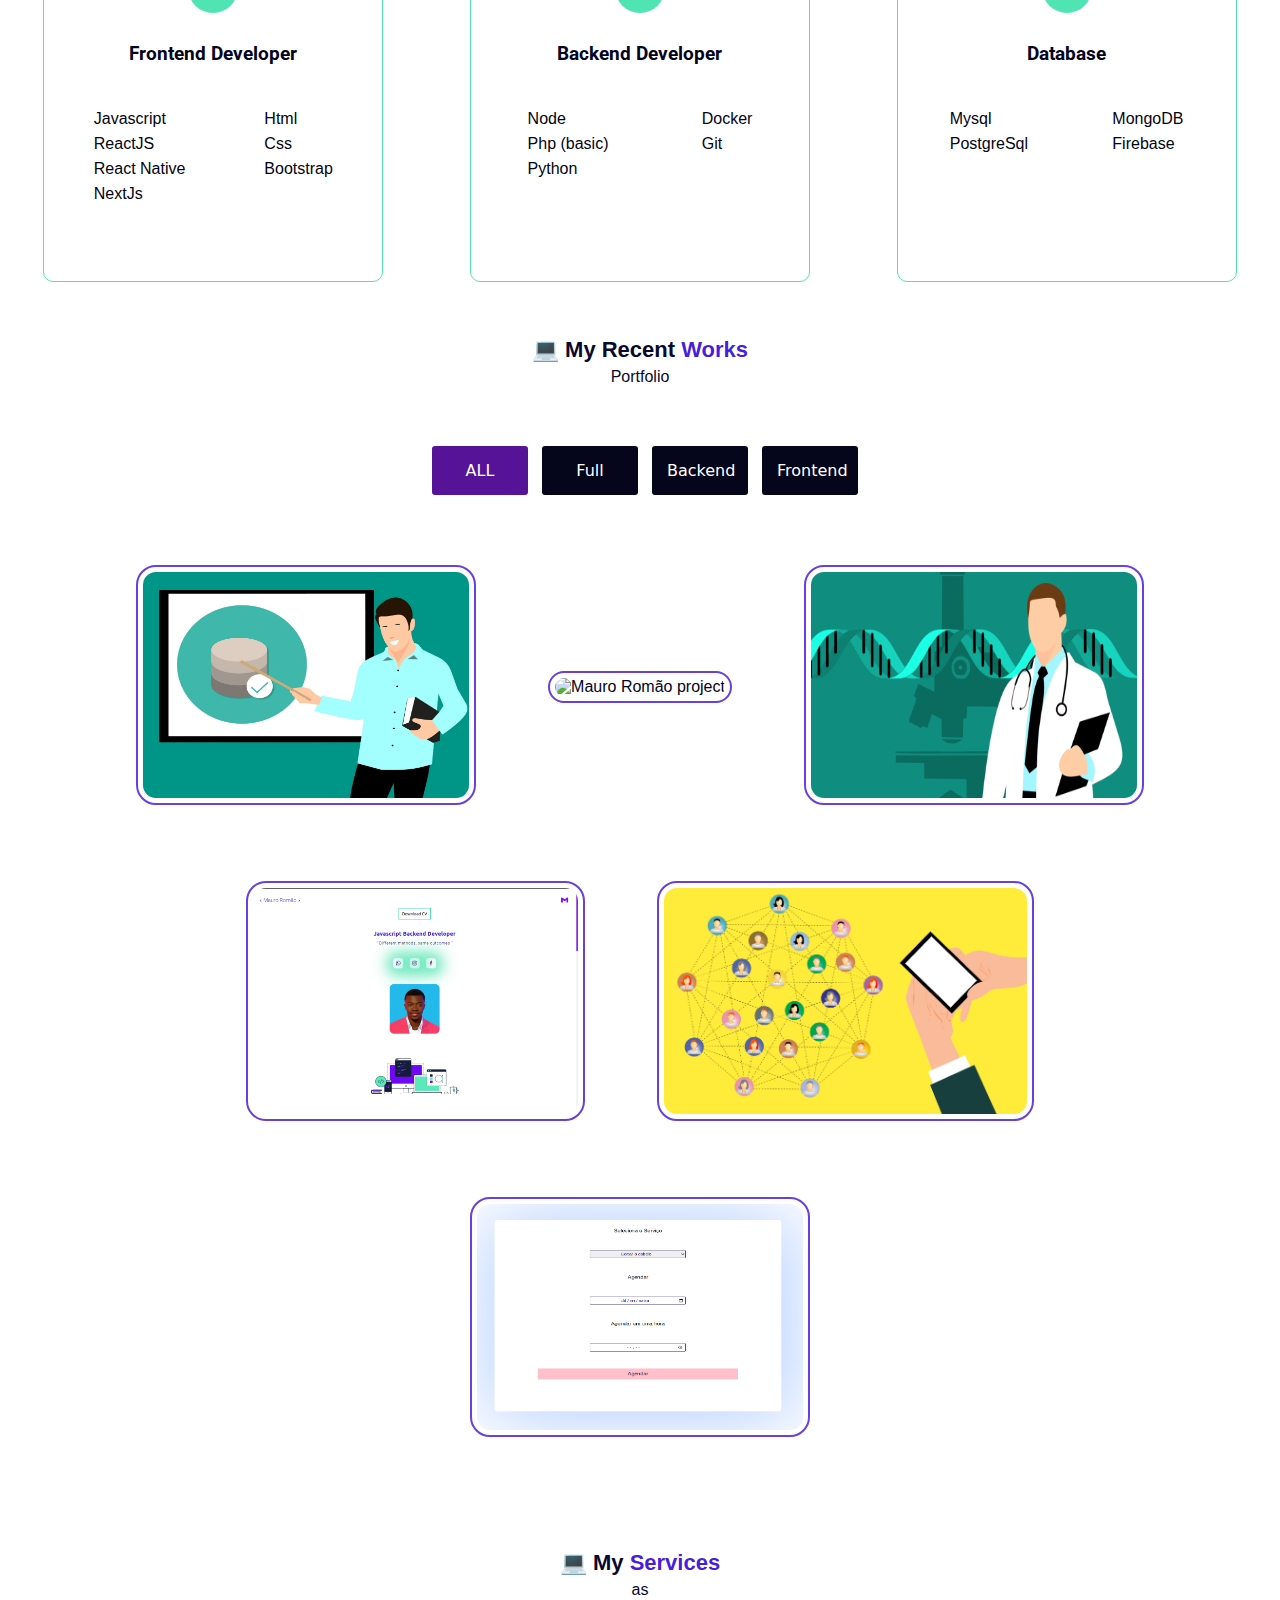
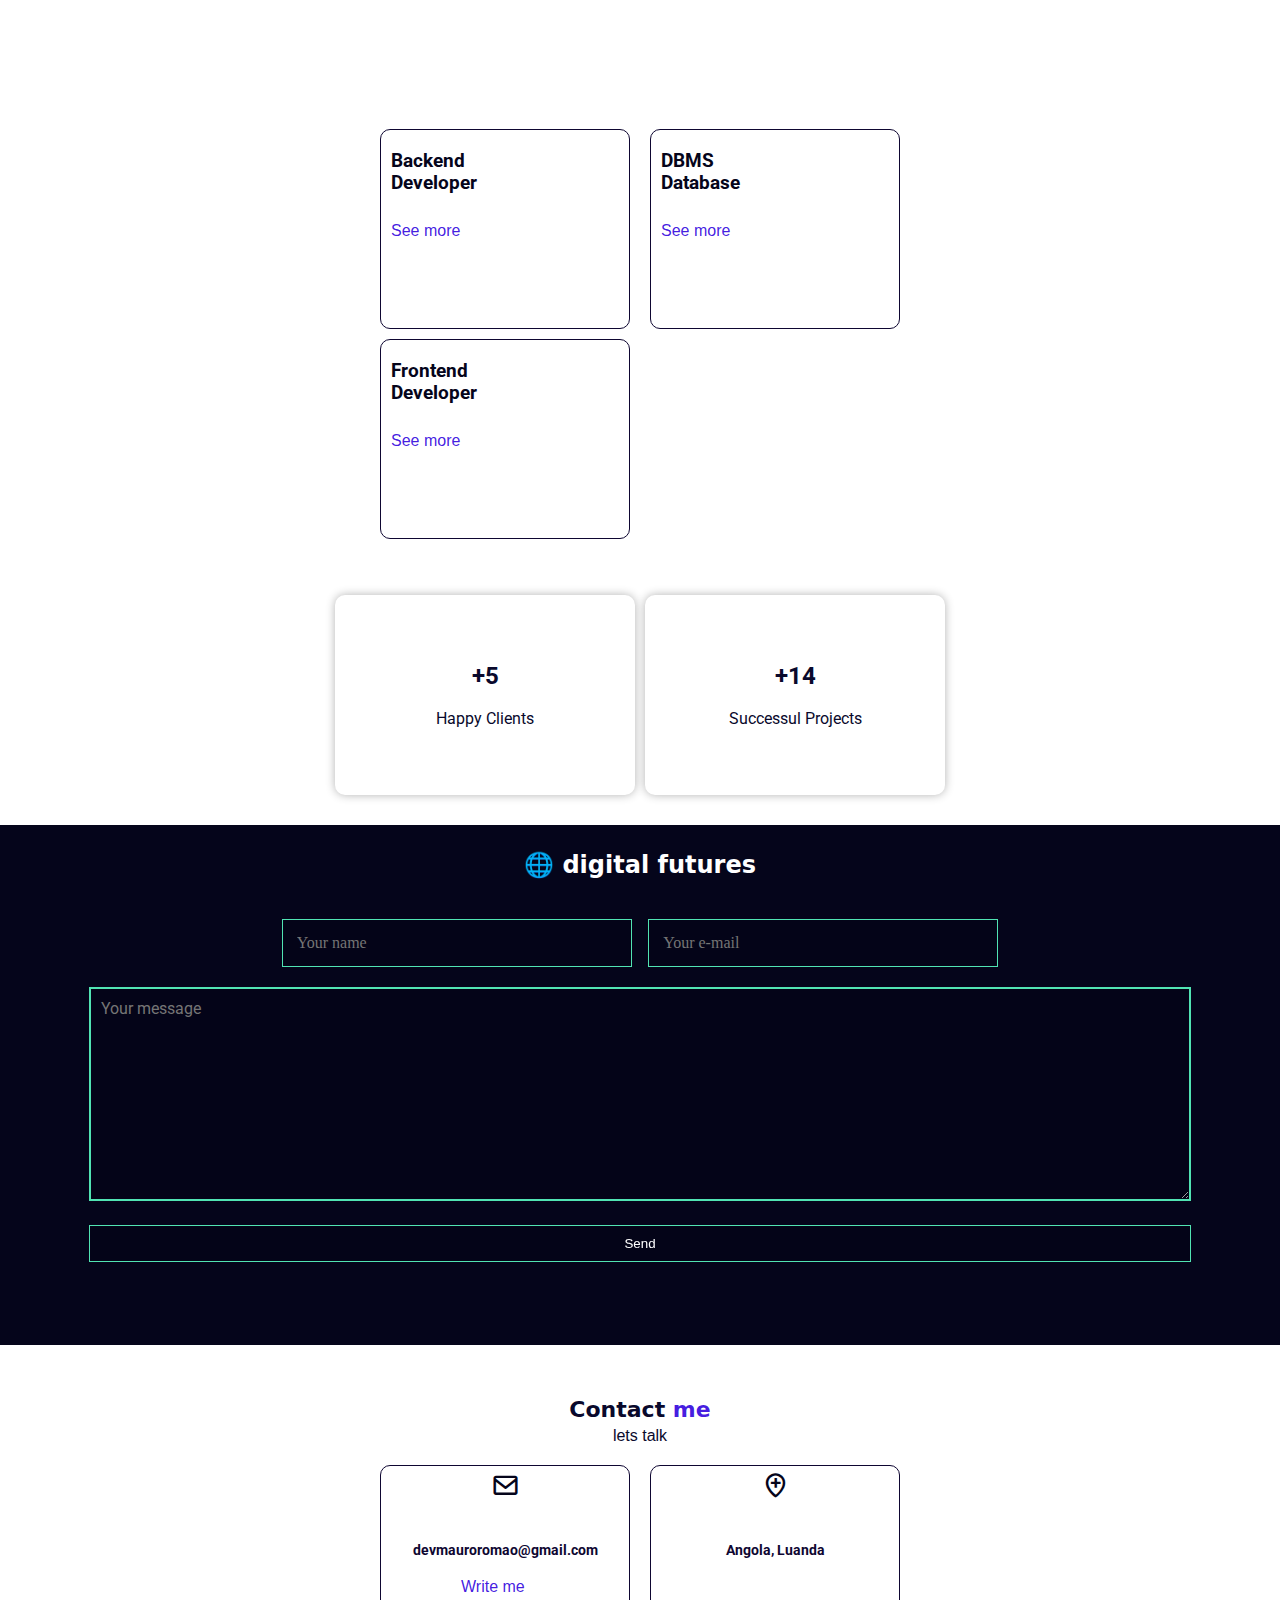
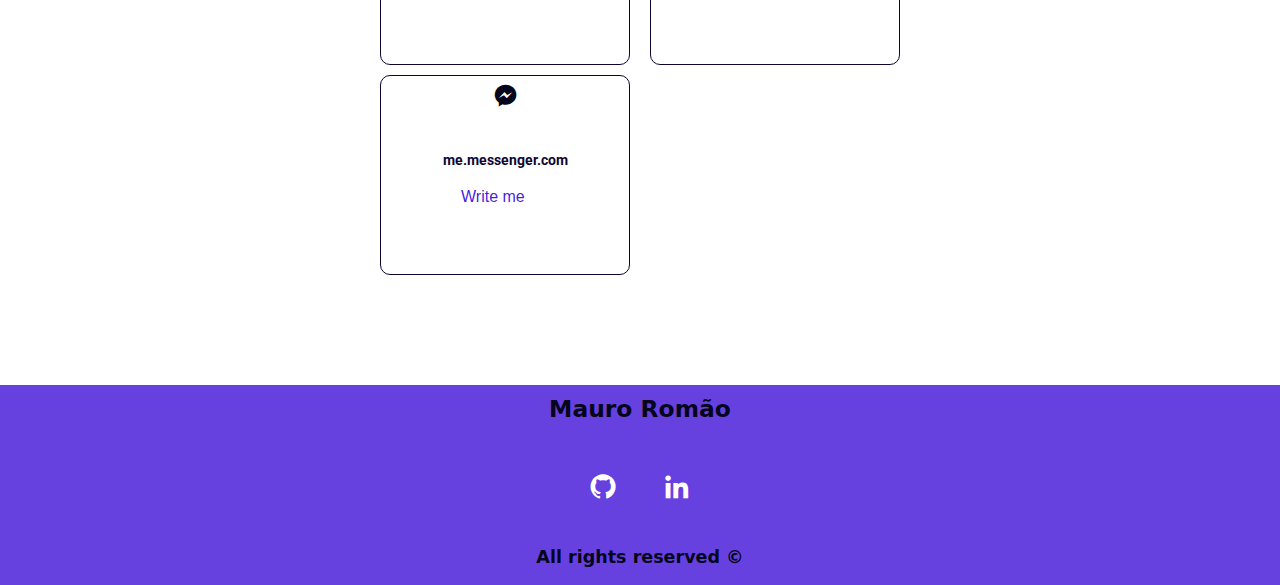
==== commit 1ff3bd8f: "Optimizacao do codigo" ====
--- a/index.html
+++ b/index.html
@@ -15,6 +15,9 @@
 
     <!-- css link -->
     <link rel="stylesheet" href="/assets/css/main.css">
+    <link href="https://fonts.googleapis.com/css2?family=Exo:wght@400;700&display=swap" rel="stylesheet">
+    
+
 
     <!--  Boxicons, oficial site  -->
     <link href="https://unpkg.com/boxicons@2.1.1/css/boxicons.min.css" rel="stylesheet">
@@ -114,7 +117,7 @@
             <ul>
 
                 <li>
-                    <a href="https://api.whatsapp.com/send?phone=+244977680552&text=Hello, more information!"
+                    <a href="https://api.whatsapp.com/send?phone=+244956795587&text=Hello!"
                         target="_blank">
 
                         <i class="bx bxl-whatsapp"></i>
@@ -250,7 +253,7 @@
                         React Native
                     </p>
                     <p>
-                        Electron
+                        NextJs
                     </p>
                 </div>
                 <div class="second_front">
@@ -372,11 +375,11 @@
             </div>
             <div class="products">
                 <div class="mix air-force">
-                    <img src="assets/img/projects/deskop.png" alt="Mauro Romão project" />
+                    <img src="assets/img/projects/gestao_escolar.jpg" alt="Mauro Romão project" style="width: 340px;"  />
                     <div class="info-projeto">
-                        <h3>Ango_star:</h3>
-                        <p>programming learning platform
-                            API (development...)</p>
+                    
+                        <p>School Management System and Video Streaming
+                             (development...)</p>
                         <div class="info_projetos-link">
 
 
@@ -385,9 +388,8 @@
 
                 </div>
                 <div class="mix pegasus">
-                    <img src="assets/img/projects/Climate.png" alt="Mauro Romão project" />
+                    <img src="assets/img/projects/Climate.png" style="width: 340px;"  alt="Mauro Romão project" />
                     <div class="info-projeto">
-                        <h3>Climate:</h3>
                         <p>Check the weather forecasts from your home.</p>
                         <div class="info_projetos-link">
 
@@ -396,9 +398,8 @@
                     </div>
                 </div>
                 <div class="mix air-force">
-                    <img src="assets/img/projects/clinica.png" alt="Mauro Romão project" />
+                    <img src="assets/img/projects/Gestor de pacientes.jpg " style="width: 340px;"  alt="Mauro Romão project" />
                     <div class="info-projeto ">
-                        <h3>MRcare:</h3>
                         <p>Integrated Hospital Management System: A Comprehensive Solution for Optimizing Operations and
                             Promoting Excellence in Healthcare Services.</p>
                         <div class="info_projetos-link">
@@ -407,9 +408,8 @@
                     </div>
                 </div>
                 <div class="mix tempo">
-                    <img src="assets/img/projects/port_print.png" alt="Mauro Romão project" />
+                    <img src="assets/img/projects/port_print.png"  alt="Mauro Romão project" />
                     <div class="info-projeto">
-                        <h3> My Portfolio:</h3>
                         <p>My portfolio is a showcase of my professional journey and accomplishments.</p>
                         <div class="info_projetos-link">
 
@@ -417,10 +417,15 @@
                     </div>
                 </div>
                 <div class="mix tempo">
-                    <img src="assets/img/projects/Climate.png" alt="Mauro Romão project" />
+                    <img src="assets/img/projects/chat.jpg" alt="Mauro Romão project" />
                     <div class="info-projeto">
-                        <h3> Imag_Chat</h3>
                         <p>Together with a colleague, we want to develop a platform for communication between students.
+                            <p>
+                                with
+                            </p>
+                            <p>
+                                Joshua Da Costa
+                            </p>
                         </p>
                         <div class="info_projetos-link">
 
@@ -429,9 +434,8 @@
 
                 </div>
                 <div class="mix pegasus">
-                    <img src="assets/img/projects/agendador.png" alt="Mauro Romão project" />
+                    <img src="assets/img/projects/agendador.png" alt="Mauro Romão project" style="width: 340px;"  />
                     <div class="info-projeto ">
-                        <h3>Fascinant:</h3>
                         <p>system for scheduling a beauty salon</p>
                         <div class="info_projetos-link">
 
@@ -537,16 +541,16 @@
 
                 <div class="second_main_content">
                     <form action="https://formsubmit.co/devmauroromao@gmail.com" method="post">
-                        <input type="text" name="name" class="mail_input" required placeholder="Seu nome">
+                        <input type="text" name="name" class="mail_input" required placeholder="Your name">
                     
-                        <input type="email" class="mail_input" name="email" required placeholder="Seu e-mail">
+                        <input type="email" class="mail_input" name="email" required placeholder="Your e-mail">
                     
-                        <textarea name="message" cols="30" rows="10" required placeholder="Sua mensagem"></textarea>
+                        <textarea name="message" cols="30" rows="10" required placeholder="Your message"></textarea>
                     
                         <input type="hidden" name="_captcha" value="false">
                         <input type="hidden" name="_next" value="https://mauricioromao.github.io">
                         
-                        <button type="submit">Enviar</button>
+                        <button  class="buttonn" type="submit">Send</button>
                     </form>
                     
 
@@ -559,7 +563,7 @@
 
             </article>
 
-            <section class="comenter ipad">
+            <section class="comenter ipad comenter_3">
                 <h1>
                     Contact <span class="comenter_color"> me </span>
                 </h1>
--- a/assets/css/main.css
+++ b/assets/css/main.css
@@ -8,12 +8,14 @@
 
 /* imports*/
 @import url('https://fonts.googleapis.com/css2?family=Roboto:wght@300&display=swap');
+@import url('https://fonts.googleapis.com/css2?family=Exo:wght@400;700&display=swap');
+
 
 
 /* min general config*/
 html,
 body {
-    font-family: sans-serif;
+    font-family: sans-serif, 'Exo';
     background-color: rgb(255, 255, 255);
     transition: 1s background ease-in-out;
     color: var(--color_principal);
@@ -212,10 +214,13 @@
 .dev_content {
     text-align: center;
 }
+.dev_content h1 {
+   font-family: "Roboto" !important;
+}
 
 .dev_content p {
     color: rgb(29, 4, 75);
-    font-family: 'roboto';
+    font-family: 'Roboto';
     letter-spacing: 1px;
 }
 
@@ -415,7 +420,7 @@
     color: white;
     border: 1px solid white;
     padding: 10px;
-    
+
 }
 
 .discurse_box div i {
@@ -433,6 +438,7 @@
     height: 400px;
     text-align: center;
     font-size: var(--principal_font);
+    font-family: "Roboto";
 }
 
 .discurse_content p {
@@ -441,9 +447,10 @@
     align-items: center;
     color: white;
     margin-top: 20px;
-    
-}
-.discurse_text{
+
+}
+
+.discurse_text {
     margin-top: 40px !important;
 }
 
@@ -457,6 +464,9 @@
     text-align: center;
     color: rgb(9, 9, 44) !important;
 }
+
+
+
 
 .comenter h1 {
     padding: 5px;
@@ -466,7 +476,10 @@
 .comenter_color {
     color: var(--trethh_principal);
 }
-
+.comenter_3{
+
+    margin-top: 70px !important;
+}
 /* <!------- my techs  --> */
 
 .lang_techs {
@@ -611,6 +624,7 @@
 }
 
 .mix {
+    flex-direction: row-reverse;
     position: relative;
     margin: 20px;
     cursor: pointer;
@@ -625,7 +639,7 @@
     right: 0;
     width: 100%;
     height: 100%;
-    background-color: rgb(2, 4, 19);
+    background-color: black;
     color: #fff;
     padding: 10px;
     border-radius: 10px;
@@ -637,8 +651,9 @@
     text-align: center;
     font-family: system-ui, -apple-system, BlinkMacSystemFont, 'Segoe UI', Roboto, Oxygen, Ubuntu, Cantarell, 'Open Sans', 'Helvetica Neue', sans-serif;
 }
+
 .info-projeto h3 {
-  
+
     font-family: system-ui, -apple-system, BlinkMacSystemFont, 'Segoe UI', Roboto, Oxygen, Ubuntu, Cantarell, 'Open Sans', 'Helvetica Neue', sans-serif;
 }
 
@@ -664,6 +679,7 @@
     border: 2px solid rgb(102, 65, 224);
     padding: 5px;
     border-radius: 20px;
+    width: 100%;
 
 }
 
@@ -690,7 +706,7 @@
 .second_main_content input {
     width: 350px;
     padding: 10px;
-    font-family: 'roboto';
+    font-family: '"Exo';
     font-size: var(--principal_font);
     background-color: rgba(0, 0, 0, 0.1);
     margin: 10px 6px;
@@ -720,7 +736,7 @@
 
 }
 
-.buttonn button {
+.second_main_content button {
     padding: 10px;
     height: auto;
     width: 300px;
@@ -731,7 +747,7 @@
 
 }
 
-.buttonn button::before {
+.second_main_content button::before {
     content: "";
     position: absolute;
     top: 0;
@@ -742,7 +758,7 @@
     transition: width 0.5s ease;
 }
 
-.buttonn button:hover::before {
+.second_main_content button:hover::before {
     width: 100%;
     cursor: pointer;
 }
@@ -754,15 +770,16 @@
 }
 
 /*   <!--- services ---> */
-.services h3{
+.services h3 {
     padding: 10px;
     font-family: 'roboto';
     margin-top: 10px;
 }
-.services a{
-  margin: 3000px 10px !important;
- color: rgba(66, 23, 223, 0.973);
- padding-top: 10px;
+
+.services a {
+    margin: 3000px 10px !important;
+    color: rgba(66, 23, 223, 0.973);
+    padding-top: 10px;
 }
 
 
@@ -773,10 +790,10 @@
     left: 0;
     width: 100%;
     height: 100%;
-    background-color: rgba(0,0,0,0.5);
-  }
-  
-  .modall-content {
+    background-color: rgba(0, 0, 0, 0.5);
+}
+
+.modall-content {
     position: absolute;
     top: 50%;
     left: 50%;
@@ -785,37 +802,41 @@
     padding: 20px;
     text-align: center;
     width: 400px;
-    height: 50%;
-    border-radius: 10px;   
-    animation: fadeIn 0.3s ease; 
-  }
-  @keyframes fadeIn {
+    height: 360px;
+    border-radius: 10px;
+    animation: fadeIn 0.3s ease;
+}
+
+@keyframes fadeIn {
     from {
         opacity: 0;
     }
+
     to {
         opacity: 1;
     }
 }
-  .modall-content h2{
+
+.modall-content h2 {
     color: rgba(66, 23, 223, 0.973);
     padding-bottom: 40px;
     font-family: var(--principal_font);
-  }
-  .modall-content p{
+}
+
+.modall-content p {
     color: rgb(14, 6, 49);
     margin-top: 20px;
     font-family: 'roboto';
     text-align: start;
-  }
-  
-  .close {
+}
+
+.close {
     position: absolute;
     top: 10px;
     right: 10px;
     font-size: 20px;
     cursor: pointer;
-  }
+}
 
 .status_content {
     width: 100%;
@@ -880,10 +901,10 @@
     text-align: center;
     width: 100%;
     font-size: 29px;
-    margin-top: 10px;
-}
-
-.more_box h4{
+    margin-top: 5px;
+}
+
+.more_box h4 {
     font-size: 14px;
     width: 100%;
     text-align: center;
@@ -892,11 +913,13 @@
     color: rgb(14, 6, 49);
     font-family: 'roboto';
 }
- .more_box a{
-  color: rgba(66, 23, 223, 0.973);
-  margin:  0 80px;
-
-}
+
+.more_box a {
+    color: rgba(66, 23, 223, 0.973);
+    margin: 0 80px;
+
+}
+
 /* <!---  footer --->*/
 
 .footer {
@@ -937,107 +960,112 @@
 
 @media only screen and (max-width: 820px) {
     .client {
-        
+
         width: 190px !important;
-        height: 100px !important; 
-        
+        height: 100px !important;
+
     }
-}
-
-/* <!------- dispositivos menoreS  --> */
-@media only screen and (max-width: 280px) {
-
-    .products {
-        margin-right: -20px;
+
+
+    /* <!------- dispositivos menoreS  --> */
+    @media only screen and (max-width: 280px) {
+
+        .products {
+            margin-right: -20px;
+        }
+
+        .mix img {
+            height: 200px;
+        }
+
+        .discurse_header_second {
+            font-size: 15px;
+
+        }
+
     }
 
-    .mix img {
-        height: 200px;
-    }
-
-    .discurse_header_second {
-        font-size: 15px;
-
-    }
- 
-}
-
-@media only screen and (max-width: 480px) {
-    .header .header_logo a {
-        font-size: 1.1em;
-    }
-
-    .dev_info .dev_content h1 {
-        font-size: 1em;
-    }
-
-    .social_icons li a {
-        font-size: 20px;
-        width: 30px;
-        height: 30px;
-    }
-
-    .download_cv a {
-        padding: 10px;
-    }
-
-    .me_picture img {
-        width: 120px;
-        height: 120px;
-    }
-
-    .informatic_component img {
-        height: 100px;
-    }
-    .more_box a{
-        color: rgba(66, 23, 223, 0.973);
-        margin:  0  40px;
-      
-      }
-
-    /* <!------ start main config ----> */
-
-    .main,
-    .about_me {
-        height: 580px;
-    }
-    .modall-content {
-        width: 300px;
-        
-    }
-    .estruture {
-        width: 300px;
-        height: 400px;
-    }
-
-    .second_main_content textarea {
-        width: 90%;
-    }
-
-    .main_second {
-        height: 555px;
-        margin-top: -0,3px !important;
-    }
-
-    .more_box {
-        width: 170px;
-        height: 150px;
-        margin: 05px;
-    
-
-    }
-    .client {
-        
-        width: 170px !important;
-        height: 100px !important;   
-    }
-    .estruture{
-        height: 300px;
-        
-    }
-    
-    .more_box h4{
-        font-size: 13px;
-     
-    }
-}+    @media only screen and (max-width: 480px) {
+        .header .header_logo a {
+            font-size: 1.1em;
+        }
+
+        .dev_info .dev_content h1 {
+            font-size: 1em;
+        }
+
+        .social_icons li a {
+            font-size: 20px;
+            width: 30px;
+            height: 30px;
+        }
+
+        .download_cv a {
+            padding: 10px;
+        }
+
+        .me_picture img {
+            width: 120px;
+            height: 120px;
+        }
+
+        .informatic_component img {
+            height: 100px;
+        }
+
+        .more_box a {
+            color: rgba(66, 23, 223, 0.973);
+            margin: 0 40px;
+
+        }
+
+        /* <!------ start main config ----> */
+
+        .main,
+        .about_me {
+            height: 580px;
+        }
+
+        .modall-content {
+            width: 300px;
+
+        }
+
+        .estruture {
+            width: 300px;
+            height: 400px;
+        }
+
+        .second_main_content textarea {
+            width: 90%;
+        }
+
+        .main_second {
+            height: 555px;
+            margin-top: -0, 3px !important;
+        }
+
+        .more_box {
+            width: 170px;
+            height: 150px;
+            margin: 05px;
+
+
+        }
+
+        .client {
+
+            width: 170px !important;
+            height: 100px !important;
+        }
+
+        .estruture {
+            height: 300px;
+
+        }
+
+        .more_box h4 {
+            font-size: 13px;
+
+        }
+    }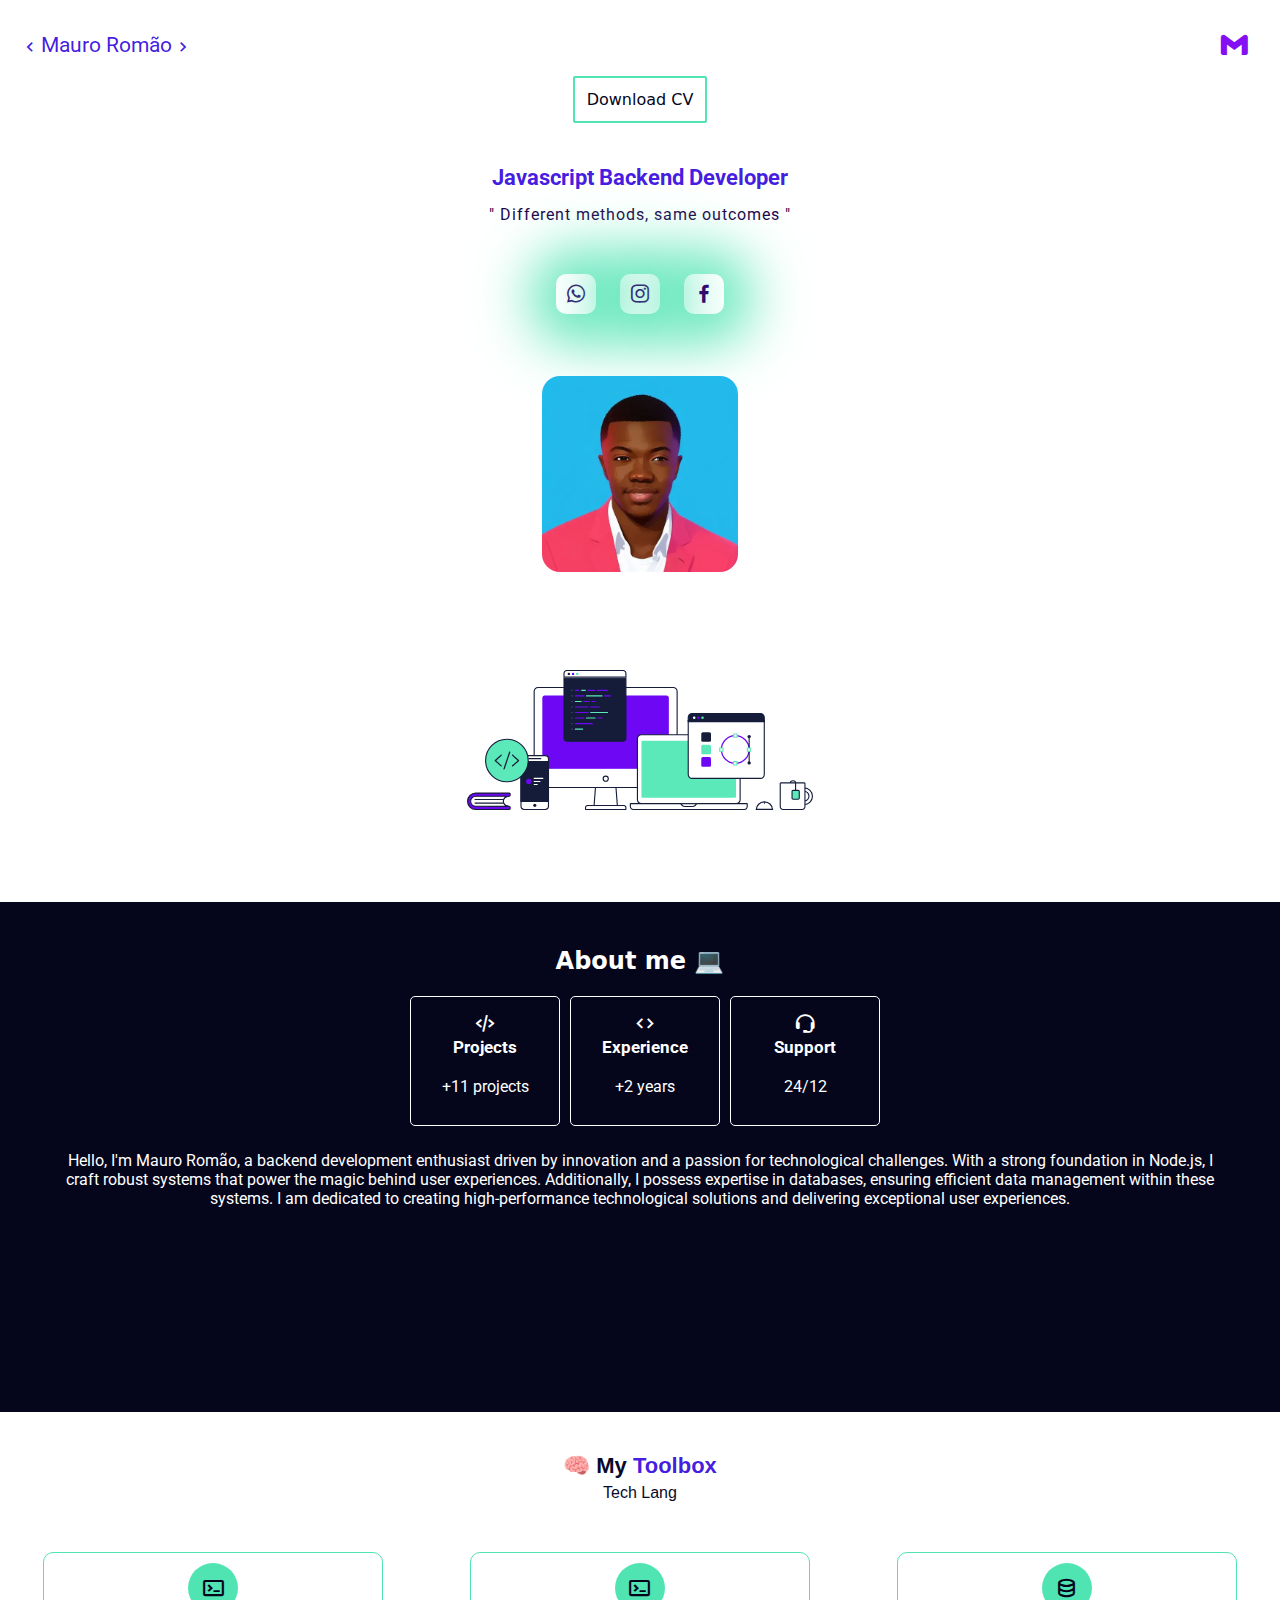
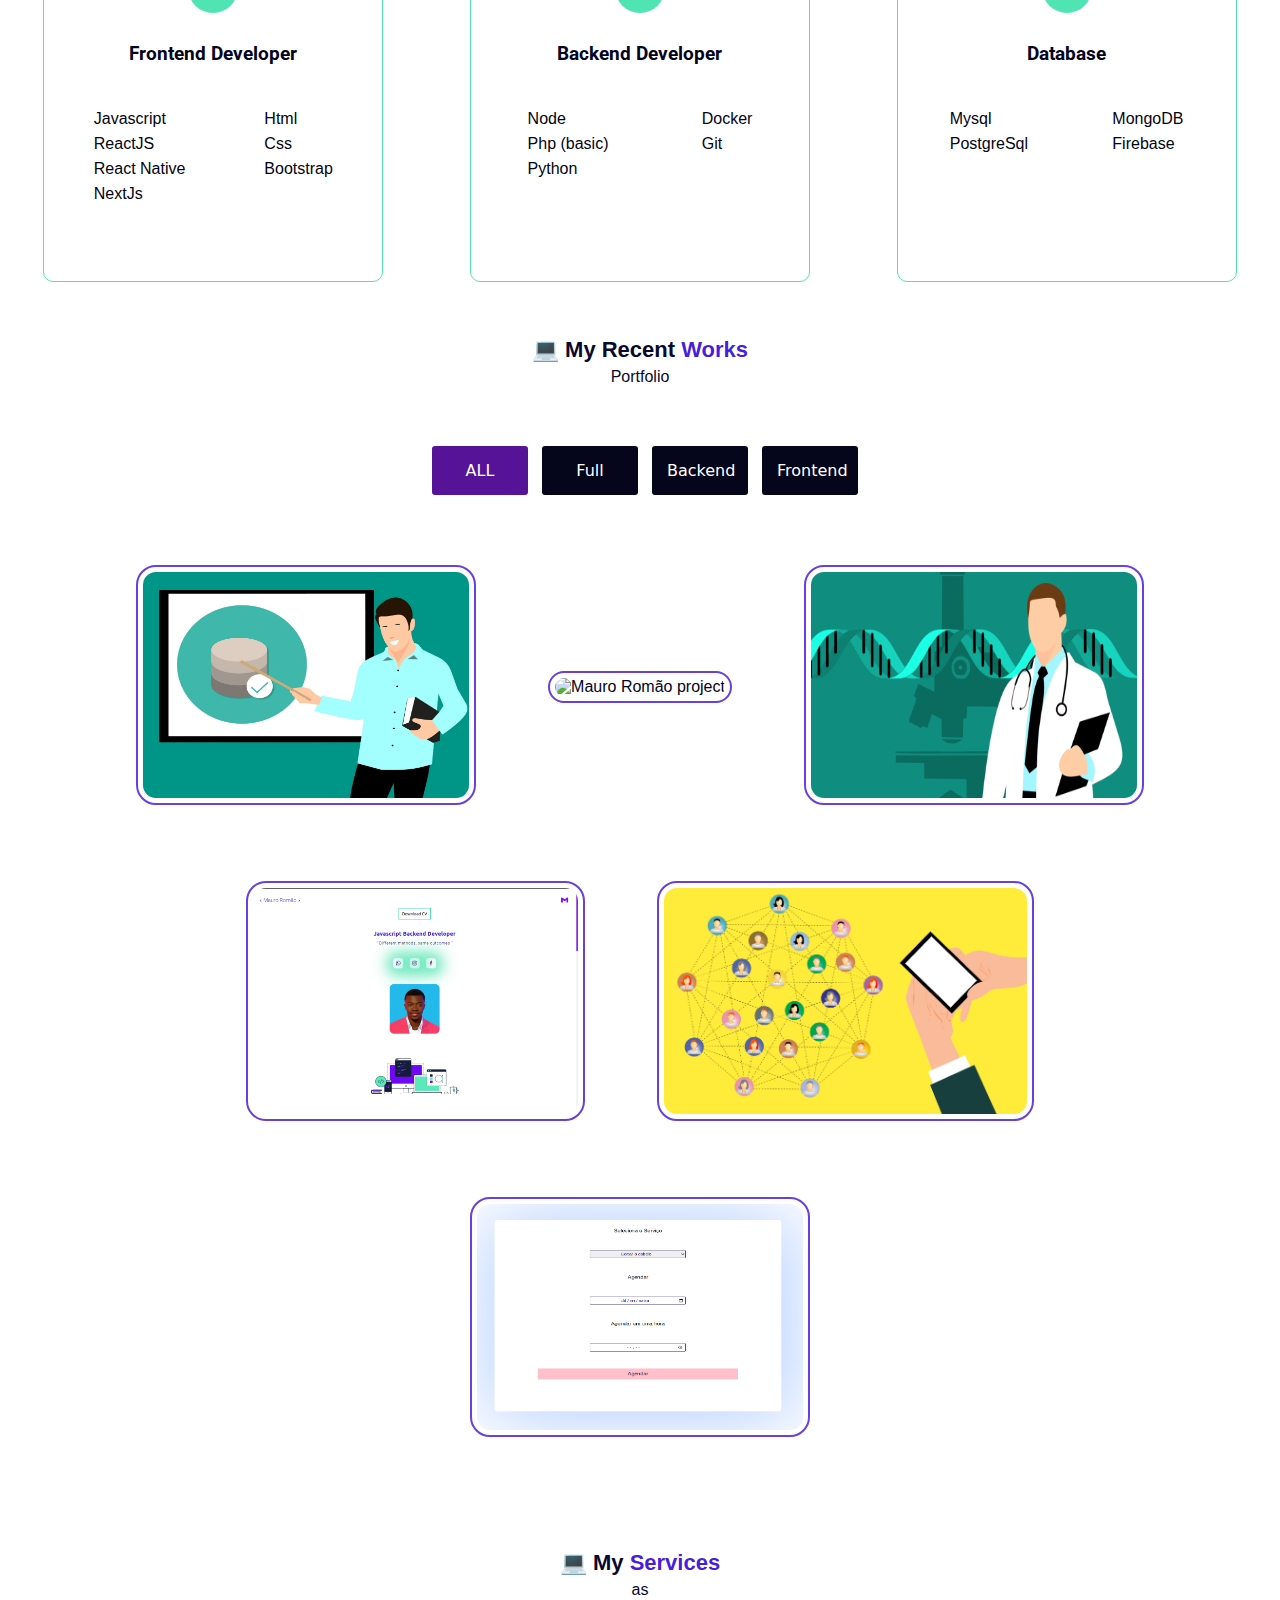
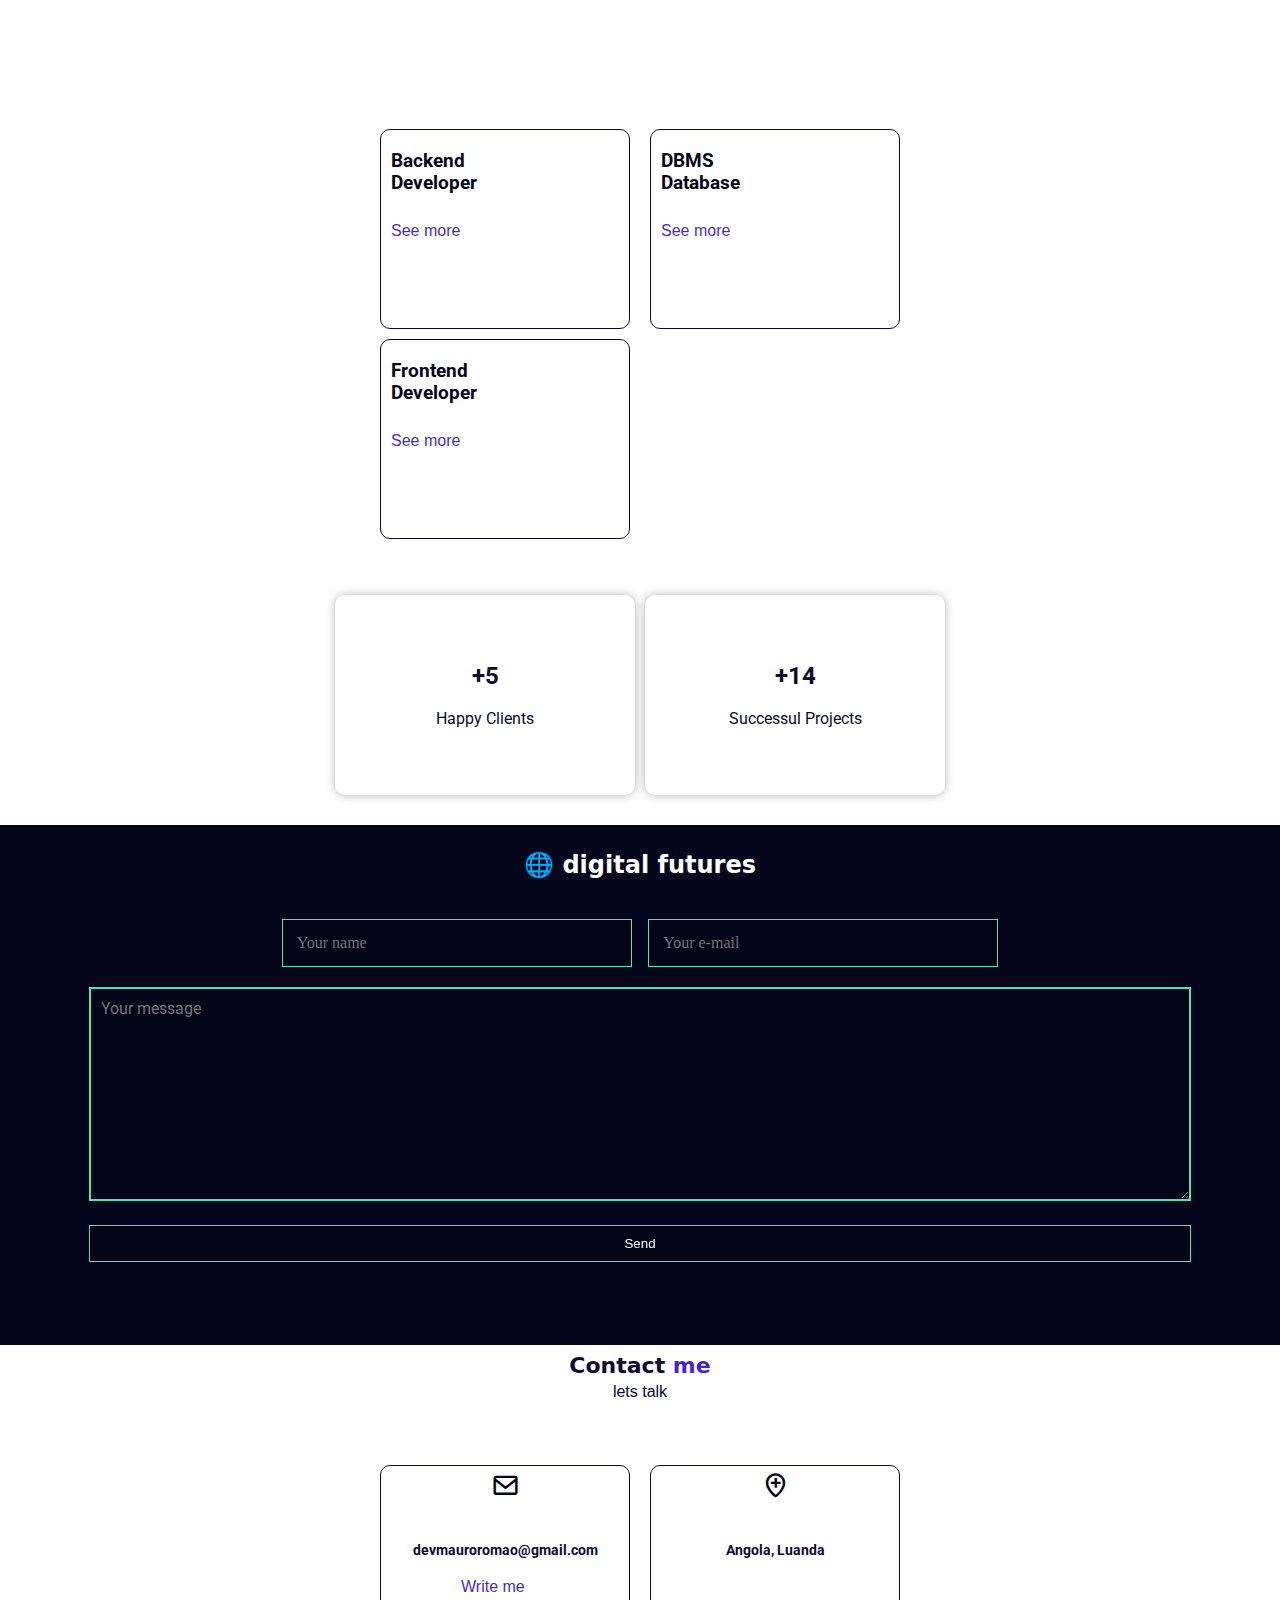
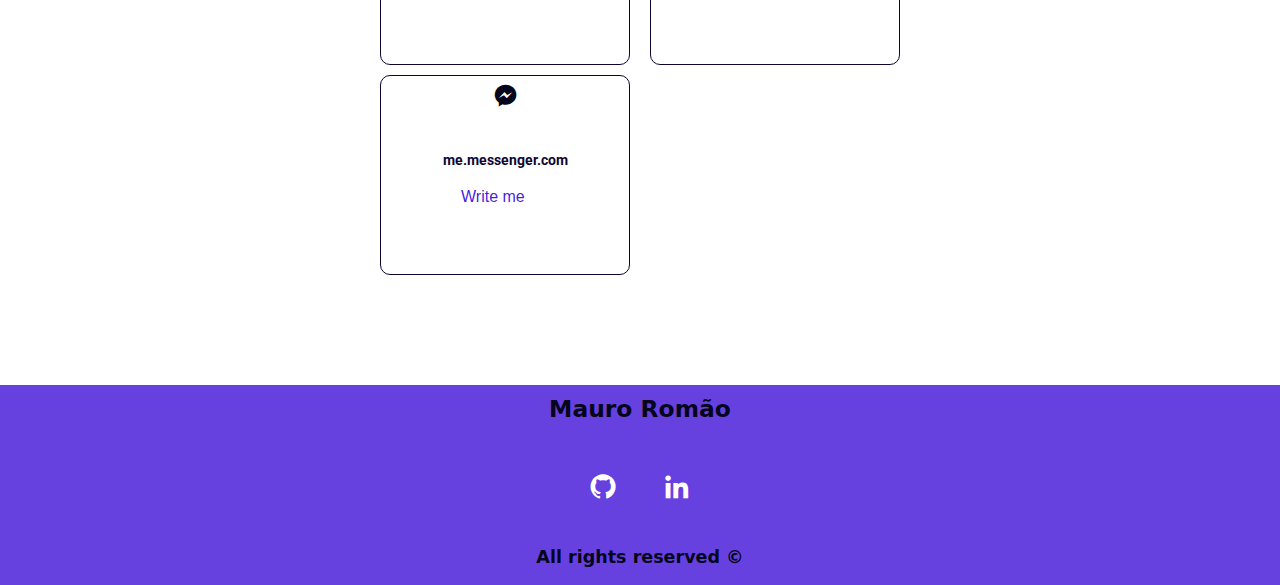
==== commit 3c0fd9b4: "Erros responsive" ====
--- a/index.html
+++ b/index.html
@@ -16,6 +16,7 @@
     <!-- css link -->
     <link rel="stylesheet" href="/assets/css/main.css">
     <link href="https://fonts.googleapis.com/css2?family=Exo:wght@400;700&display=swap" rel="stylesheet">
+    <link rel="stylesheet" href="https://cdnjs.cloudflare.com/ajax/libs/aos/2.3.4/aos.css">
     
 
 
@@ -55,49 +56,73 @@
     <!--- Modal pop_up-->
     <section class="content_dialog">
 
-
+        
         <dialog class="dialog">
-            <div class="header_dialog">
-                <p class="Say"> Say Hello <i class="bx bxl-messenger"></i></p>
-            </div>
-            <form action="https:/formsubmit.co/devmauroromao@gmail.com" method="post">
-                <div class="formone">
-                    <input type="text" name="name" class="mail_input" required placeholder="Insert your name">
-                    <input type="email" class="mail_input" name="email" placeholder="Insert your email" required>
-                    <div class="second form">
-                        <textarea name="message" cols="30" rows="10" required placeholder="Say anything ..."></textarea>
-
+            <div class="typing-container" id="typingContainer"></div>
+           
+            <div class="follow">
+                <p>
+                    Follow me on social media 
+                </p>
+                <nav class="nav social_elements ">
+
+                    <div class="social_icons ">
+                        <!-- whatsapp api intergration-->
+                        <ul>
+            
+                            <li>
+                                <a href="https://www.linkedin.com/in/mauro-rom%C3%A3o-bb4377257/" target="_blank">
+                                    <i class="bx bxl-linkedin"></i>
+                                </a>
+                            </li>
+            
+                            <li>
+                                <a href="https://www.instagram.com/m4uro5_romao" target="_blank" class="box" data-aos="fade-down" data-aos-duration="1500">
+                                    <i class="bx bxl-instagram"></i>
+                                </a>
+                            </li>
+                            <li>
+                                <a href="https://facebook.com/mauricioromao.antonio?eav=Afatd4CiCi3TRnIgmMWJ8ia-N-Q-fuTeVPs6hEb8ocG-9Cfxjiqd9PwaIb4vLEB3-uk&ref_component=mfreebasic_home_header&ref_page=MNotificationsController&refid=48&paipv=0"
+                                    target="_blank" class="box" data-aos="fade-left " data-aos-duration="1500">
+            
+            
+                                    <i class="bx bxl-facebook"></i>
+                                </a>
+                            </li>
+                        </ul>
                     </div>
-
-                </div>
-                <input type="hidden" name="_captcha" value="false">
-                <input type="hidden" name="_next" value="http://127.0.0.1:5501/index.html">
-                <div class="button">
-                    <button type="submit">Send</button>
-
-                </div>
-
-            </form>
-            <div class="dialog_cancel">
-                <p> Cancel </p>
-            </div>
-        </dialog>
-
-
-    </section>
+            
+                </nav>
+                <section class="article me_picture">
+                    <div class="my_face ">
+                        <img src="assets/img/me/IMG_9222.webp" alt="Maurício Romão">
+                    </div>
+            
+                </section>
+
+                <p class="dialog_cancel">
+                    <i class="bx bx-arrow-back"></i>
+                    Sair
+                </p>
+            </div>
+        </div>
+    </dialog>
+    
+    
+</section>
 
     <!---- modal end --->
 
     <!--- nav end-->
     <!--- create download CV link-->
-    <div class="download_cv">
+    <div class="download_cv" class="box" data-aos="fade-up" data-aos-duration="1500">
 
         <a download="Maurício Romão CV" href="assets/pdf/Mauro CV_Mr.pdf" class="link_dark">
             Download CV
 
         </a>
     </div>
-    <article class="dev_info color_change">
+    <article class="dev_info color_change" class="box" data-aos="fade-up" data-aos-duration="1500">
         <div class="dev_content ">
 
             <h1>
@@ -118,20 +143,20 @@
 
                 <li>
                     <a href="https://api.whatsapp.com/send?phone=+244956795587&text=Hello!"
-                        target="_blank">
+                        target="_blank" class="box" data-aos="fade-left" data-aos-duration="1500">
 
                         <i class="bx bxl-whatsapp"></i>
                     </a>
                 </li>
 
                 <li>
-                    <a href="https://www.instagram.com/m4uro5_romao" target="_blank">
+                    <a href="https://www.instagram.com/m4uro5_romao" target="_blank" class="box" data-aos="fade-down" data-aos-duration="1500">
                         <i class="bx bxl-instagram"></i>
                     </a>
                 </li>
                 <li>
                     <a href="https://facebook.com/mauricioromao.antonio?eav=Afatd4CiCi3TRnIgmMWJ8ia-N-Q-fuTeVPs6hEb8ocG-9Cfxjiqd9PwaIb4vLEB3-uk&ref_component=mfreebasic_home_header&ref_page=MNotificationsController&refid=48&paipv=0"
-                        target="_blank">
+                        target="_blank" class="box" data-aos="fade-left " data-aos-duration="1500">
 
 
                         <i class="bx bxl-facebook"></i>
@@ -141,6 +166,7 @@
         </div>
 
     </nav>
+    
 
 
     <section class="article me_picture">
@@ -150,7 +176,7 @@
 
     </section>
     <div class="informatic_component">
-        <img src="assets/img/more/hero-devices.svg" alt="eletronic devices">
+        <img src="assets/img/more/hero-devices.svg" alt="eletronic devices" class="box" data-aos="fade-up" data-aos-duration="1500">
     </div>
 
     <div class="scroll_controller" onclick="scrollToTop()">
@@ -161,7 +187,7 @@
     </div>
     <!-- about me !! Apresentation -->
 
-    <section class="about_me">
+    <section class="about_me" class="box" data-aos="fade-up" data-aos-duration="1500">
 
         <div class="about_me_boxs">
             <div class="div"> <i class="bx bx-support"></i></div>
@@ -228,7 +254,7 @@
     <!--- Techcs == Skill-->
     <section class="lang_techs">
 
-        <div class="estruture">
+        <div class="estruture" >
 
             <div class="estruture_header">
 
@@ -271,7 +297,7 @@
             </div>
         </div>
         <!---- backend -->
-        <div class="estruture">
+        <div class="estruture" class="box" data-aos="fade-left" data-aos-duration="1500">
 
             <div class="estruture_header">
 
@@ -310,7 +336,7 @@
 
         <!--- Database -->
 
-        <div class="estruture db">
+        <div class="estruture db" class="box" data-aos="fade-down" data-aos-duration="1500">
 
             <div class="estruture_header">
 
@@ -349,7 +375,7 @@
 
     <!--- second comenter-->
 
-    <section class="comenter">
+    <section class="comenter" class="box" data-aos="fade-up" data-aos-duration="1500">
         <h1>
             💻 My Recent <span class="comenter_color"> Works</span>
         </h1>
@@ -449,7 +475,7 @@
         </div>
     </section>
     <!--- threth comeenter-->
-    <section class="comenter">
+    <section class="comenter" class="box" data-aos="fade-down" data-aos-duration="1500">
         <h1>
             💻 My <span class="comenter_color"> Services</span>
         </h1>
@@ -460,7 +486,7 @@
     </section>
     <!--- My services as developer kkk-->
 
-    <div class="more_aboutme services" id="services">
+    <div class="more_aboutme services" id="services" >
 
         <div class="more_box_content">
 
@@ -473,7 +499,7 @@
                 <!--- active modal-->
                 <a href="#services" onclick="openModal(1)">See more</a>
             </div>
-            <div class="more_box">
+            <div class="more_box" >
                 <h3>
                     Frontend <br> Developer
                 </h3>
@@ -563,7 +589,7 @@
 
             </article>
 
-            <section class="comenter ipad comenter_3">
+            <section class="comenter ipad comenter_3" >
                 <h1>
                     Contact <span class="comenter_color"> me </span>
                 </h1>
@@ -577,12 +603,12 @@
 
     </main>
     <!--- conatct me area -->
-    <div class="more_aboutme">
+    <div class="more_aboutme" >
 
         <div class="more_box_content">
             <!--- mail me-->
             <div class="more_box box_footer">
-                <i class="bx bx-envelope"></i>
+                <i class="bx bx-envelope" ></i>
                 <h4>
                     devmauroromao@gmail.com
                 </h4>
@@ -598,7 +624,7 @@
         </div>
         <div class="more_box_content">
             <!--- location-->
-            <div class="more_box">
+            <div class="more_box" >
                 <i class="bx bx-location-plus"></i>
                 <h4>
                     Angola, Luanda
@@ -708,10 +734,43 @@
     <!--------   Javascriipt LInk --->
     <script src="assets/js/index.js" defer></script>
     <!----- MIXITUP link-->
+    <script src="https://cdnjs.cloudflare.com/ajax/libs/aos/2.3.4/aos.js"></script>
     <script src="assets/js/mixitup.min.js"></script>
     <script defer>
         var products = document.querySelector('.products');
         var mixer = mixitup(products);
+        AOS.init();
+        const message = "Developing a game for this area !!"
+let index = 0
+let isDeleting = false
+const typingDelay = 100
+const erasingDelay = 50
+const newTextDelay = 2000
+
+function typeMessage() {
+    const container = document.getElementById('typingContainer')
+
+    if (!isDeleting && index < message.length) {
+        container.innerHTML += message.charAt(index)
+        index++;
+        setTimeout(typeMessage, typingDelay)
+    } else if (isDeleting && index > 0) {
+        container.innerHTML = message.substring(0, index - 1)
+        index--;
+        setTimeout(typeMessage, erasingDelay)
+    } else if (!isDeleting && index === message.length) {
+        isDeleting = true
+        setTimeout(typeMessage, newTextDelay)
+    } else if (isDeleting && index === 0) {
+        isDeleting = false
+        setTimeout(typeMessage, typingDelay)
+    }
+}
+
+document.addEventListener('DOMContentLoaded', (event) => {
+    setTimeout(typeMessage, newTextDelay);
+});
+
     </script>
 </body>
 
--- a/assets/css/main.css
+++ b/assets/css/main.css
@@ -20,6 +20,8 @@
     transition: 1s background ease-in-out;
     color: var(--color_principal);
     scroll-behavior: smooth;
+ 
+    
 
 
 
@@ -88,111 +90,63 @@
 }
 
 
+
 .modal_ i {
 
     margin-right: 30px;
     font-size: 2rem;
     color: rgb(133, 15, 243);
+    cursor: pointer;
 
 
 }
 
 
 dialog::backdrop {
-    background-color: rgba(153, 243, 255, 0.9);
-
-}
-
-.mail_input {
-    border: 1px solid var(--second_color);
-}
+    
+    background: linear-gradient(45deg, blueviolet, rgb(81, 228, 179));
+
+}
+
+
 
 .dialog {
     margin: auto auto;
     height: 500px;
-    width: 500px;
+    width: 900px;
     border-radius: 10px;
-    border: 1px solid white;
     opacity: 0;
     transition: opacity 0.3s ease-in-out;
-    box-shadow: 0 4px 8px rgba(0, 0, 0, 0.1)
-}
-
+    border: none;
+    outline: none;
+    text-align: center;
+    display: flex;
+    align-items: center;
+    justify-content: center;font-size: 20px;
+    color: var(--principal_font);
+    flex-direction: column;
+    font-family: "Roboto";
+}
+
+.follow{
+    margin-top: 25px;
+    color:var(--trethh_principal);
+    font-family: "Exo";
+}
+.dialog img{
+    border: 100%;
+    height: 100px   ;
+}
 .dialog.opacity {
     opacity: 1;
 }
 
-.header_dialog {
-    width: 100%;
-    font-family: 'roboto';
-    display: flex;
-    justify-content: center;
-    padding: 10px;
-}
-
-.Say i {
-    font-size: 29px;
-    color: var(--color_principal);
-}
-
-.dialog form .formone {
-
-    margin-top: 0.8rem;
-    display: flex;
-    width: 100%;
-    flex-wrap: wrap;
-    justify-content: center;
-}
-
-.dialog form input,
-.dialog form textarea {
-    font-family: var(--principal_font);
-    margin-bottom: 1rem;
-    outline: none;
-    padding: 0.8rem;
-    border-radius: 5px;
-    margin-left: 1rem;
-    border: 2px solid var(--second_color);
-
-
-}
-
-.button {
-    width: 100%;
-    display: flex;
-    justify-content: center;
-    align-items: center;
-
-}
-
-.dialog form button {
-    padding: 10px;
-    text-align: center;
-    width: 150px;
-    background-color: var(--second_color);
-    border: 1px solid white;
-    color: rgb(14, 6, 49);
-    font-size: 1rem;
-    font-family: 'roboto';
-}
-
-
-.dialog_cancel {
-    position: absolute;
-    bottom: 0;
-    right: 0;
-    padding: 30px;
-}
-
-.dialog_cancel p {
-    background-color: blueviolet;
-    padding: 10px;
-    border: 1px solid white;
-    border-radius: 5px;
-    color: white;
+.dialog_cancel{
     cursor: pointer;
-
-}
+    margin-top: 10px;
+    padding-top: 10px;
+}
+
 
 /* article config*/
 
@@ -478,7 +432,7 @@
 }
 .comenter_3{
 
-    margin-top: 70px !important;
+    margin-bottom: 10px !important;
 }
 /* <!------- my techs  --> */
 
@@ -965,7 +919,7 @@
         height: 100px !important;
 
     }
-
+  
 
     /* <!------- dispositivos menoreS  --> */
     @media only screen and (max-width: 280px) {
@@ -973,6 +927,7 @@
         .products {
             margin-right: -20px;
         }
+      
 
         .mix img {
             height: 200px;
@@ -982,8 +937,11 @@
             font-size: 15px;
 
         }
-
-    }
+        .comenter_3{
+
+            margin-bottom: 10px !important;
+        }
+       }
 
     @media only screen and (max-width: 480px) {
         .header .header_logo a {
@@ -999,6 +957,10 @@
             width: 30px;
             height: 30px;
         }
+        .comenter_3{
+
+            margin-bottom: 10px !important;
+        }
 
         .download_cv a {
             padding: 10px;
@@ -1008,7 +970,10 @@
             width: 120px;
             height: 120px;
         }
-
+        .comenter_3{
+
+            margin-bottom: 10px !important;
+        }
         .informatic_component img {
             height: 100px;
         }
@@ -1049,6 +1014,7 @@
             width: 170px;
             height: 150px;
             margin: 05px;
+           
 
 
         }
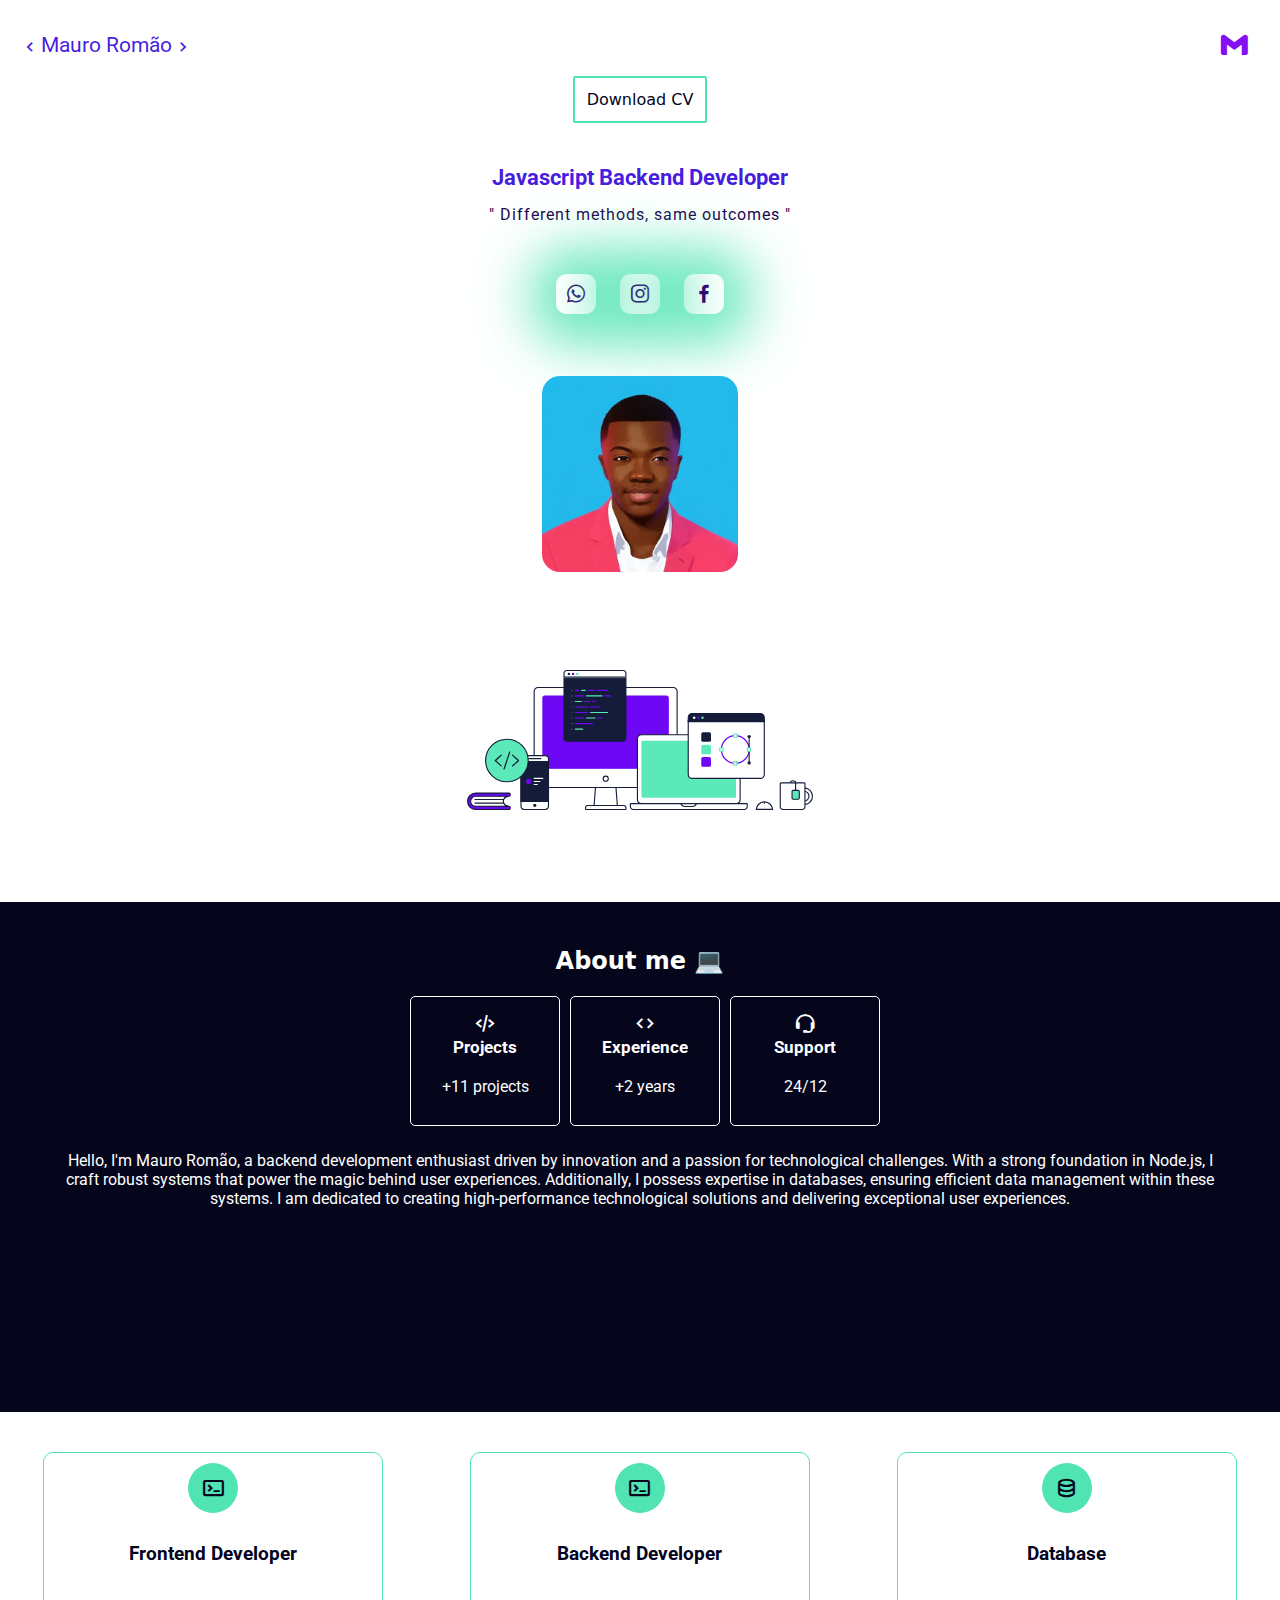
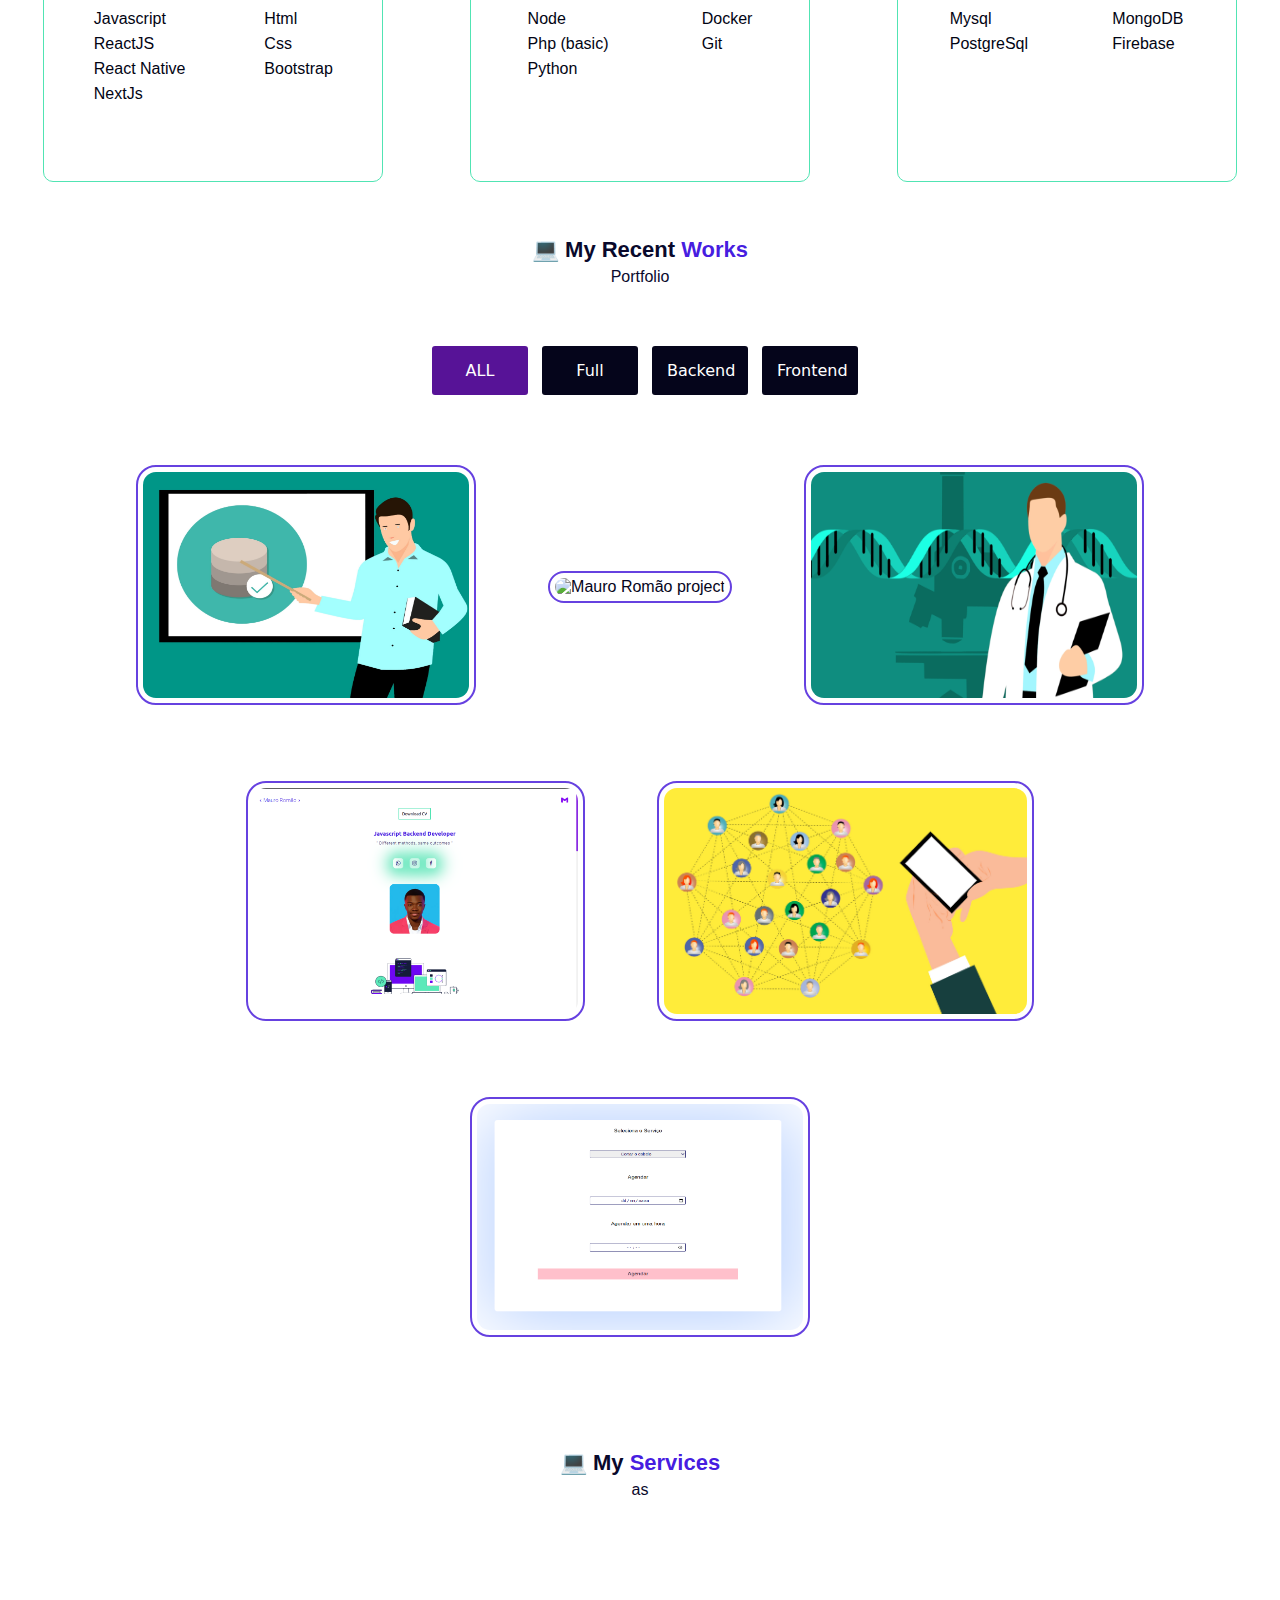
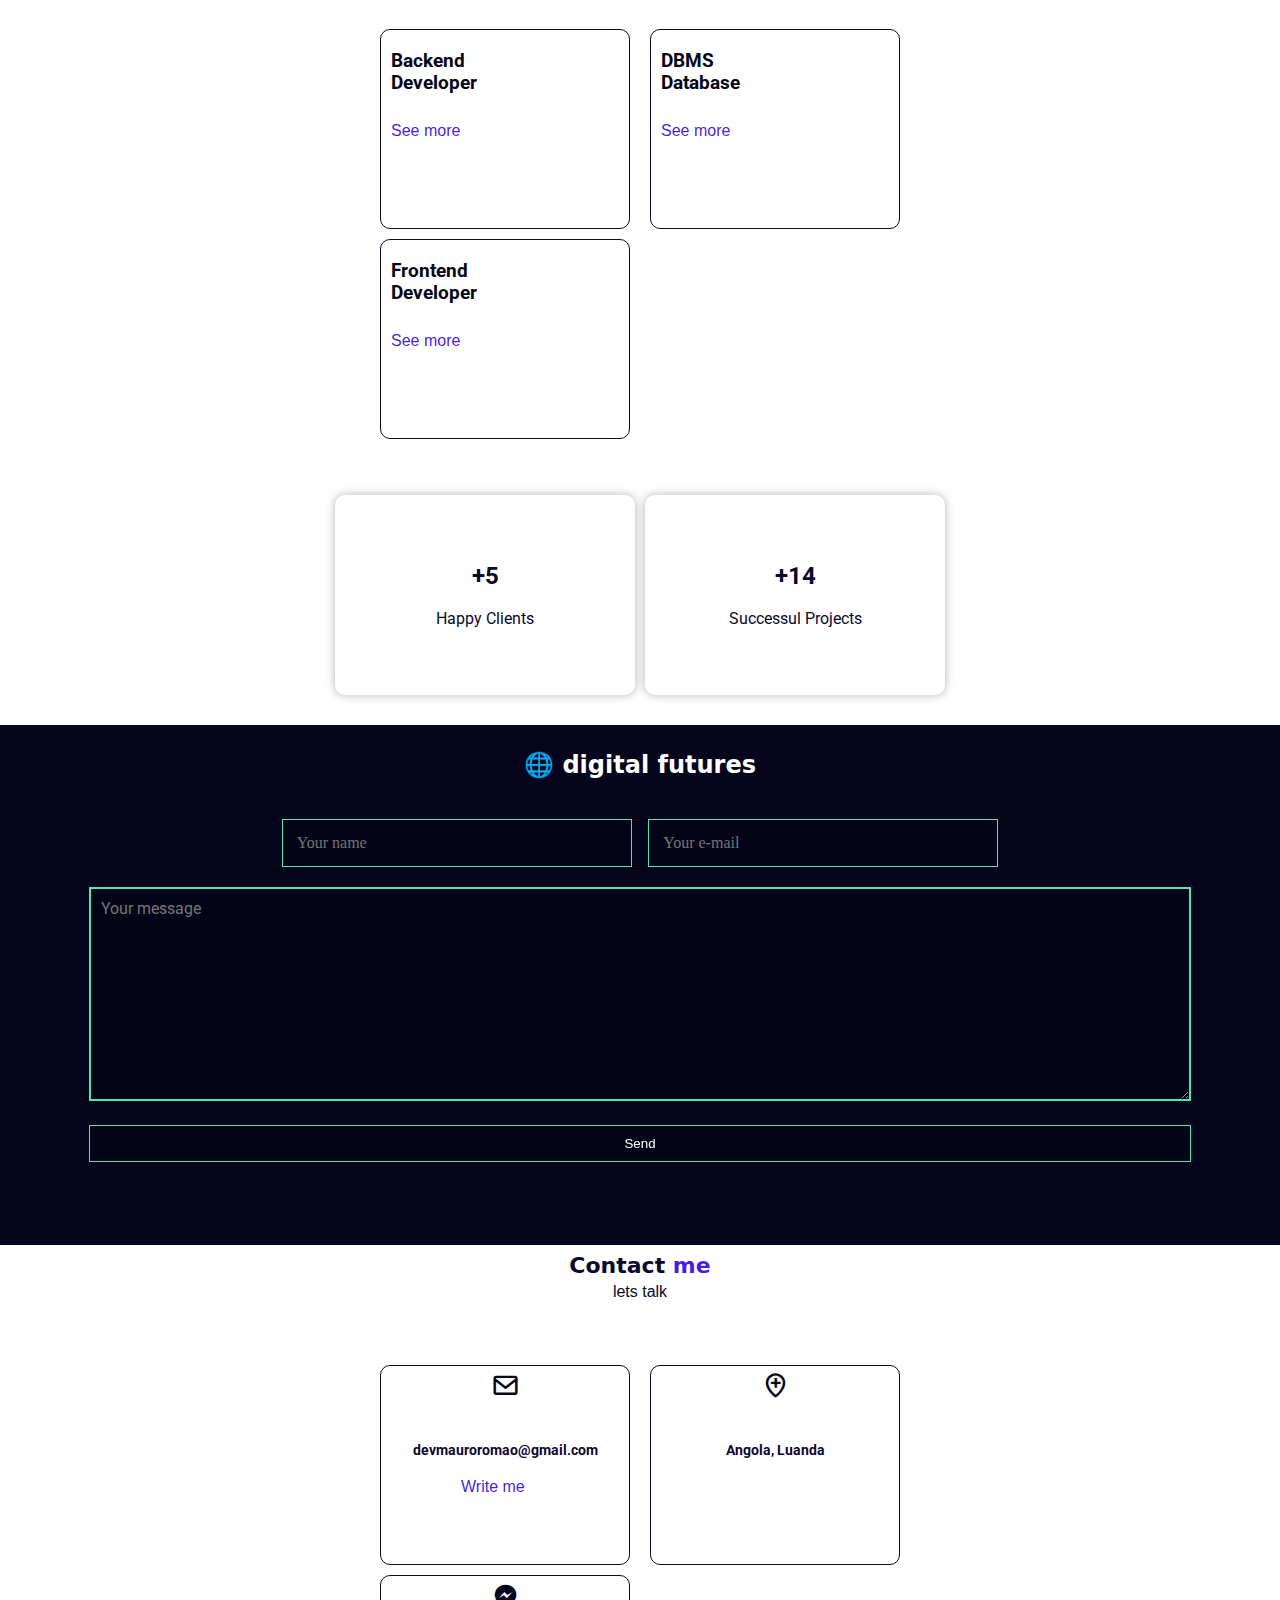
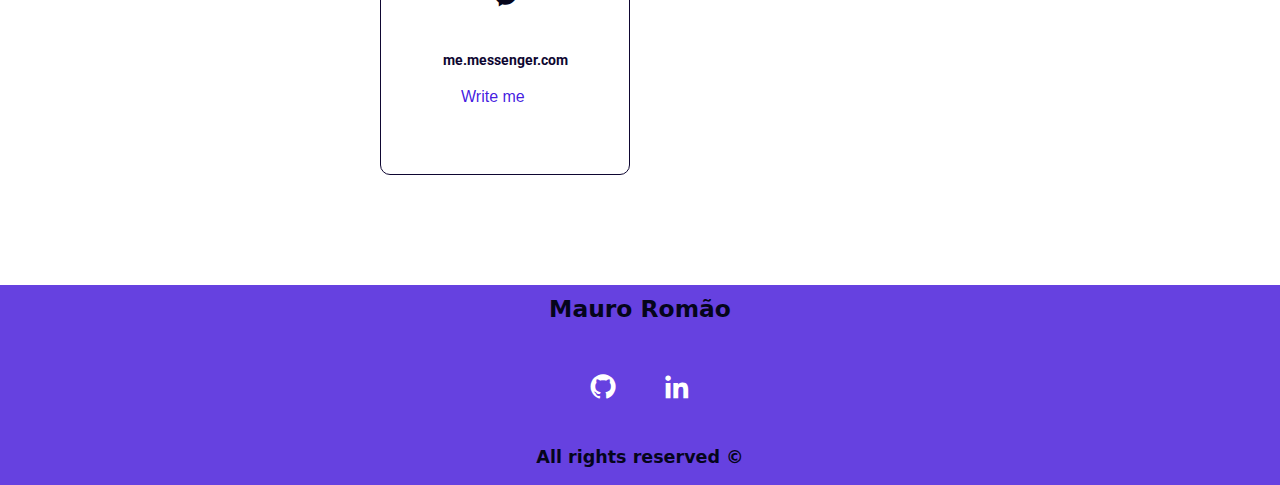
==== commit 93b38aca: "Corrigindo erros de responsividade" ====
--- a/index.html
+++ b/index.html
@@ -241,15 +241,7 @@
 
     <!--- comenter estruture-->
 
-    <section class="comenter">
-        <h1>
-            🧠 My <span class="comenter_color"> Toolbox</span>
-        </h1>
-        <p>
-            Tech Lang
-        </p>
-
-    </section>
+ 
 
     <!--- Techcs == Skill-->
     <section class="lang_techs">
--- a/assets/css/main.css
+++ b/assets/css/main.css
@@ -20,6 +20,7 @@
     transition: 1s background ease-in-out;
     color: var(--color_principal);
     scroll-behavior: smooth;
+    overflow-x: hidden;
  
     
 
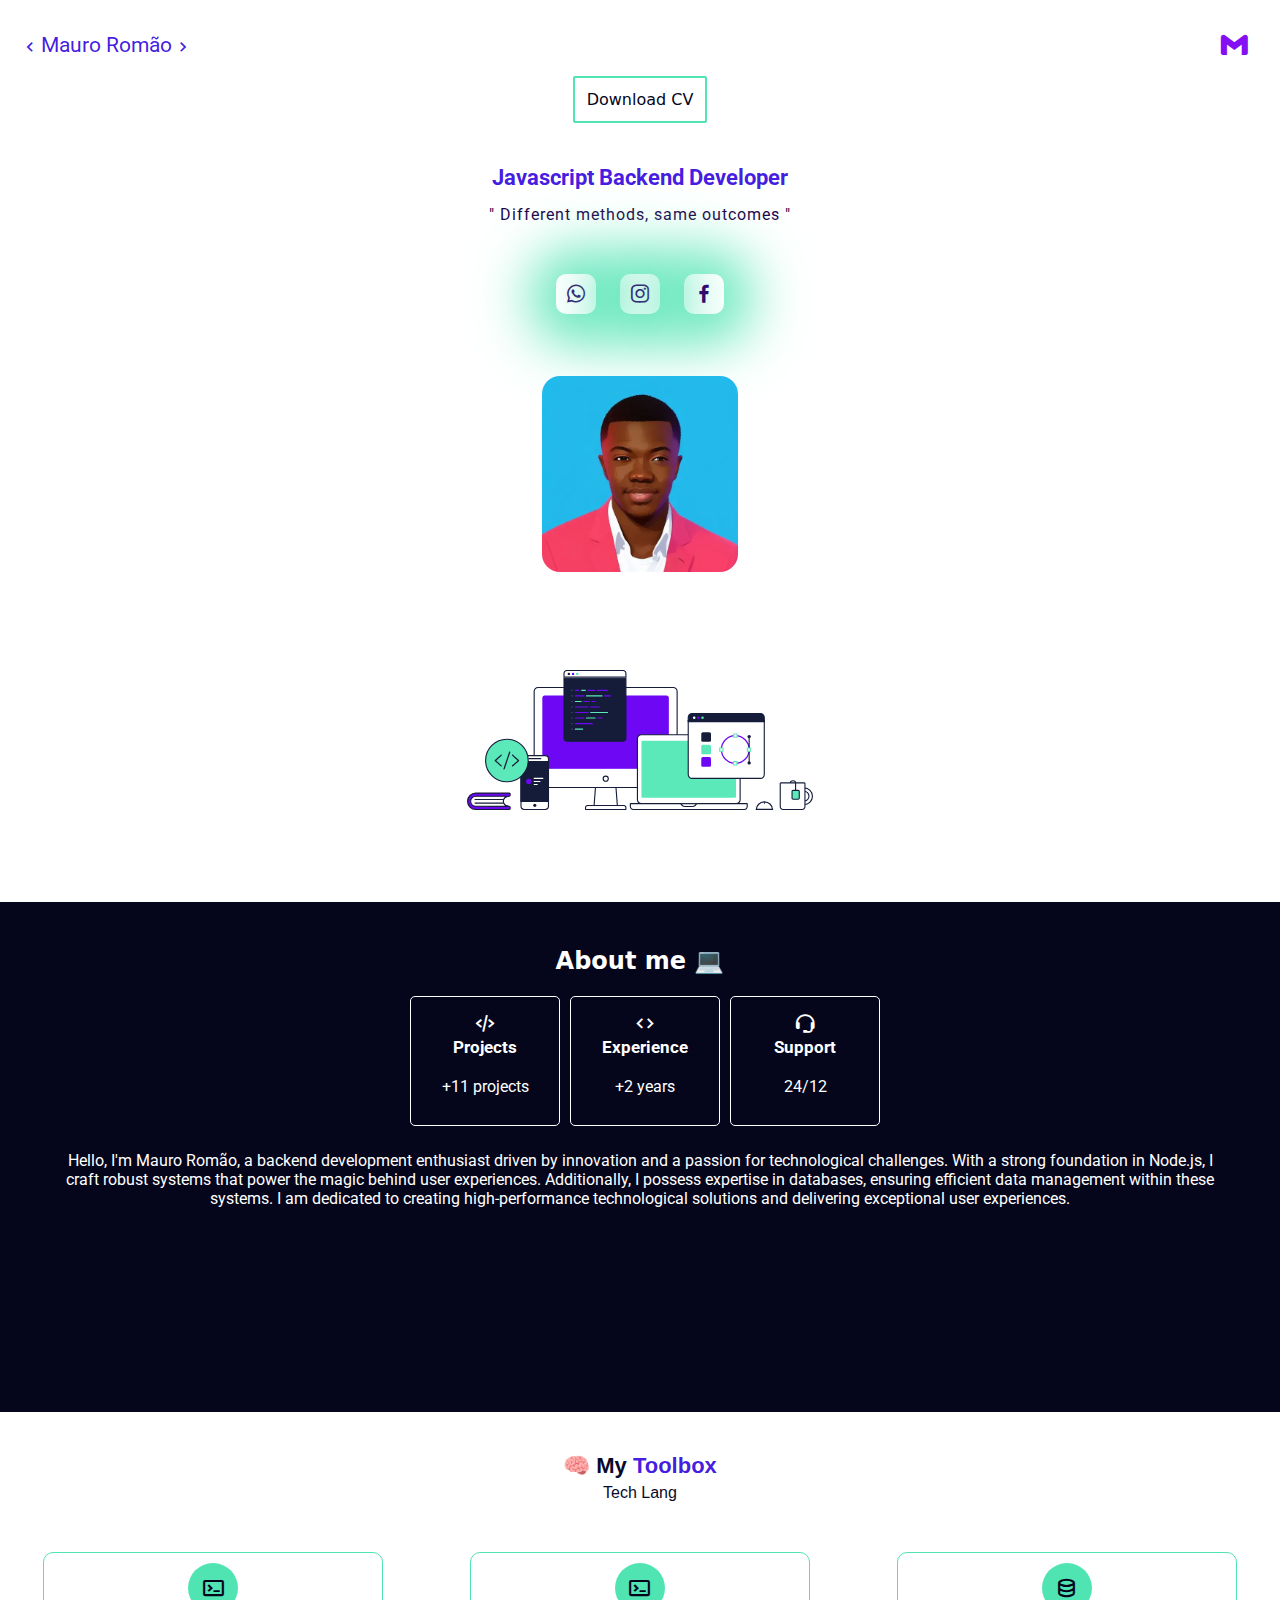
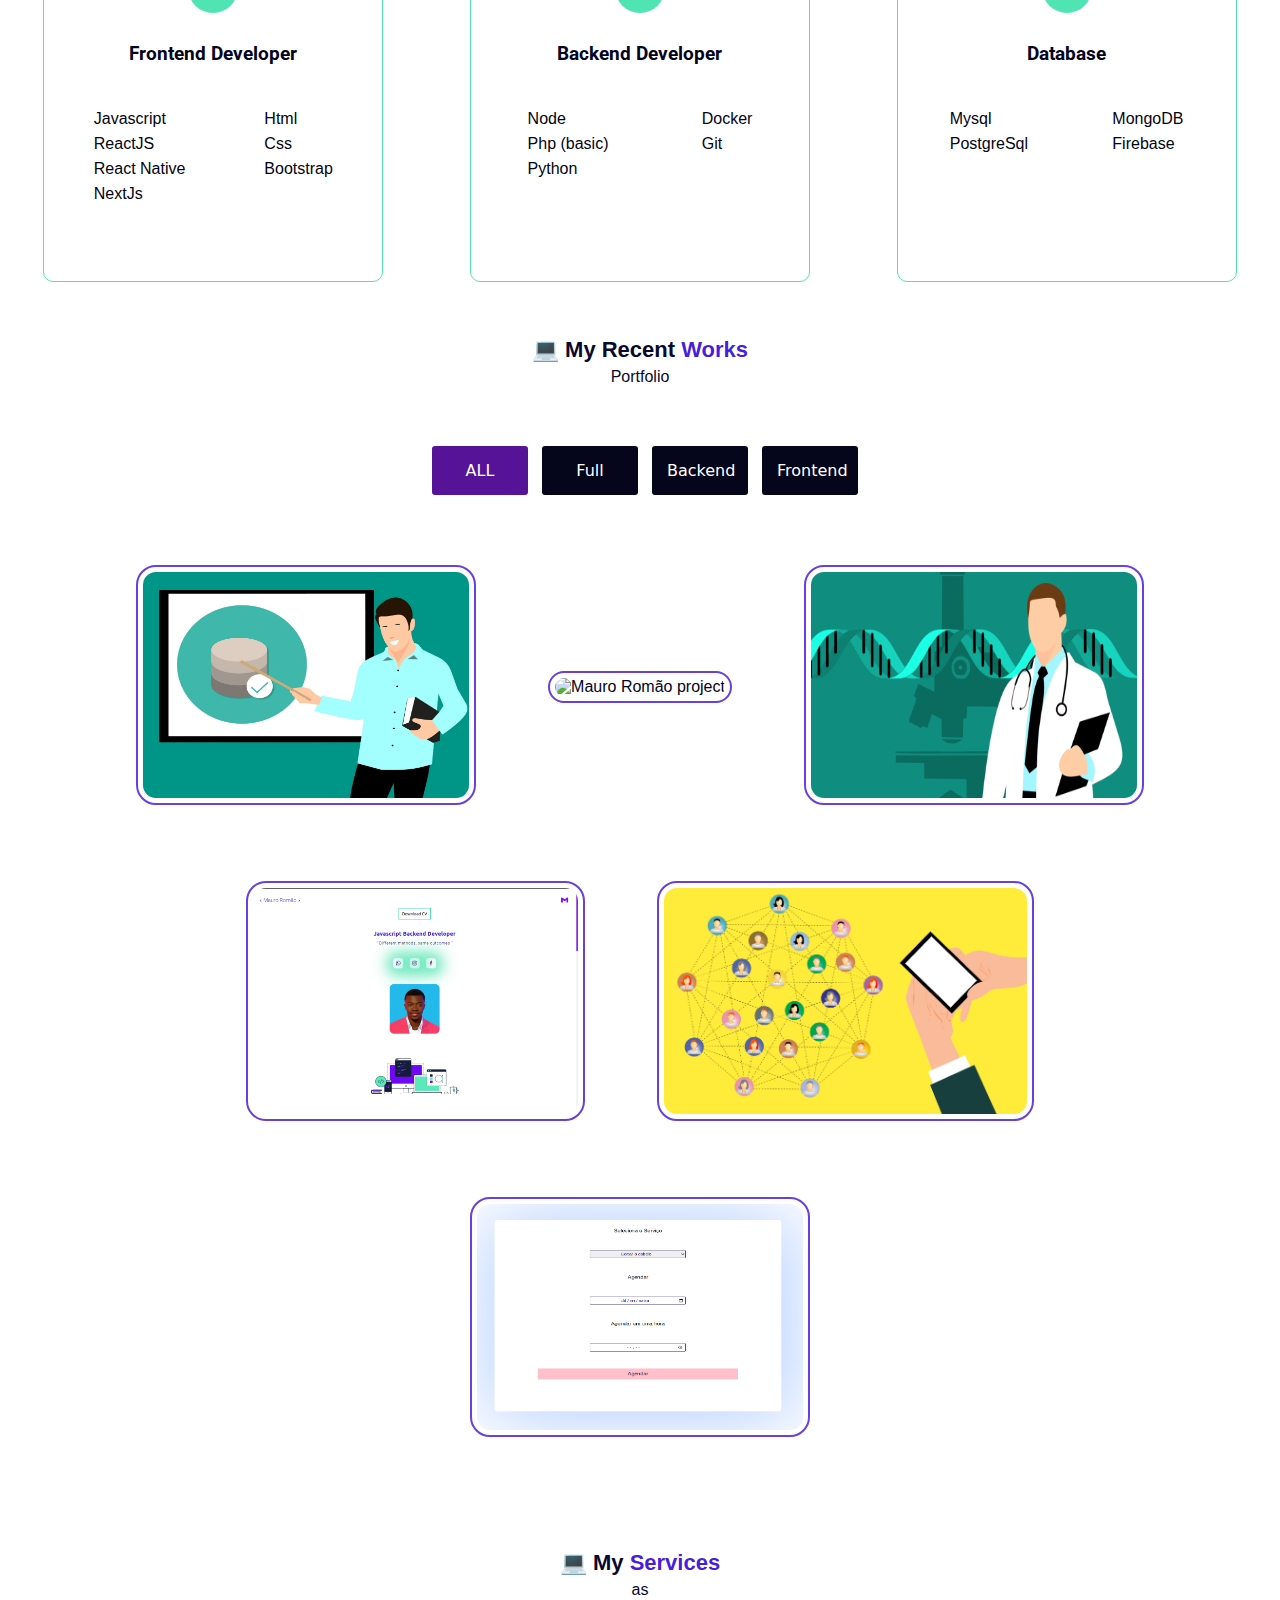
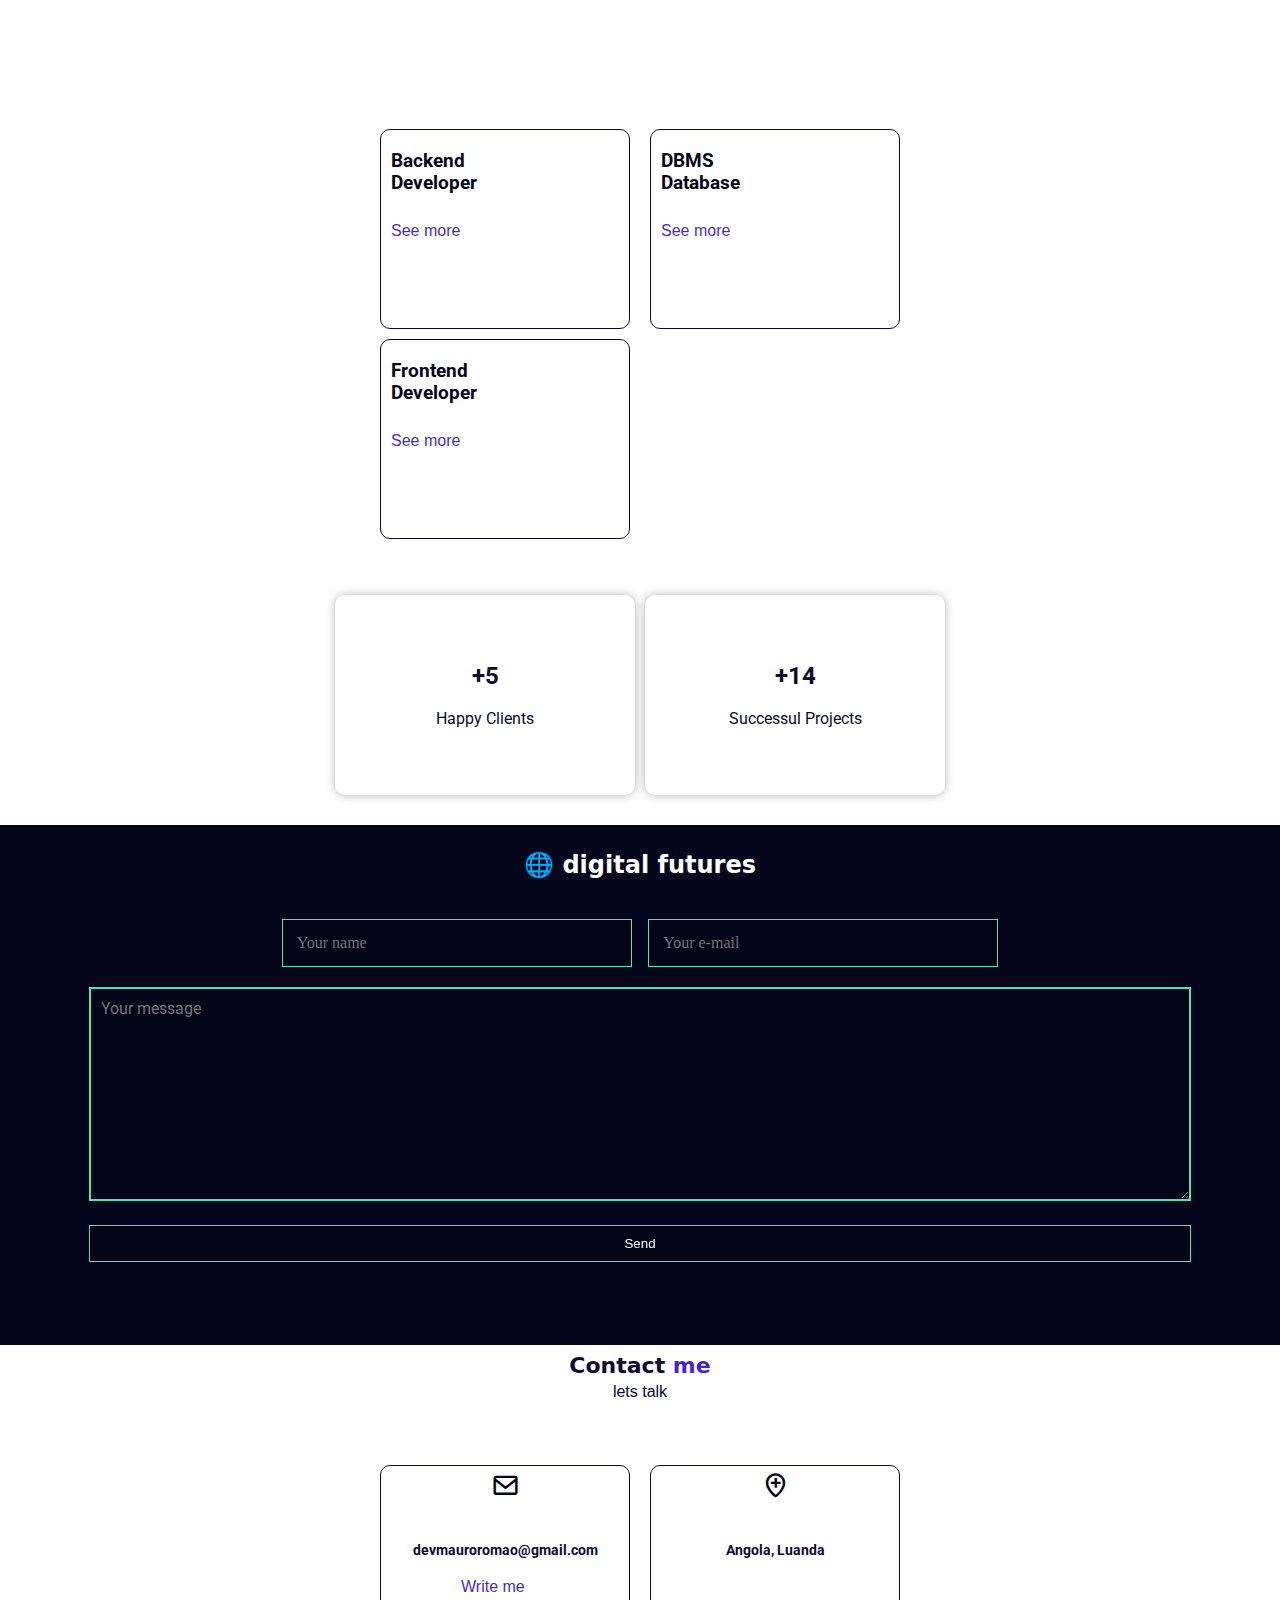
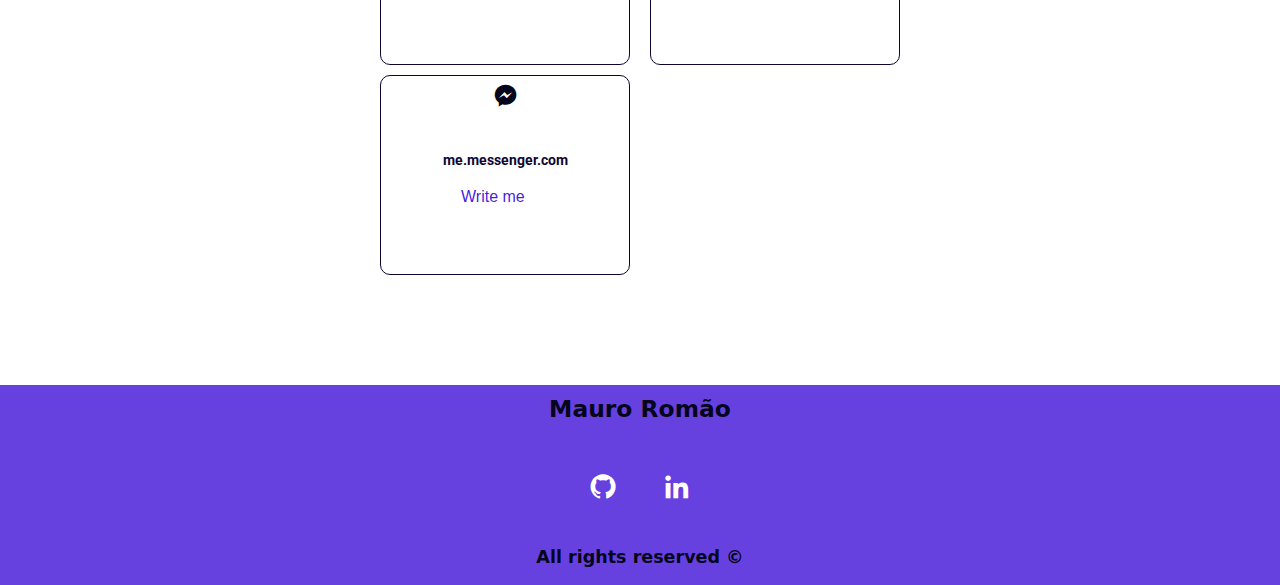
==== commit 56cabac2: "Corrigindo erros de responsividade" ====
--- a/index.html
+++ b/index.html
@@ -241,7 +241,15 @@
 
     <!--- comenter estruture-->
 
- 
+    <section class="comenter">
+        <h1>
+            🧠 My <span class="comenter_color"> Toolbox</span>
+        </h1>
+        <p>
+            Tech Lang
+        </p>
+
+    </section>
 
     <!--- Techcs == Skill-->
     <section class="lang_techs">
--- a/assets/css/main.css
+++ b/assets/css/main.css
@@ -743,9 +743,10 @@
     position: fixed;
     top: 0;
     left: 0;
-    width: 100%;
+    width: 100vh;
     height: 100%;
     background-color: rgba(0, 0, 0, 0.5);
+    overflow-x: hidden;
 }
 
 .modall-content {
